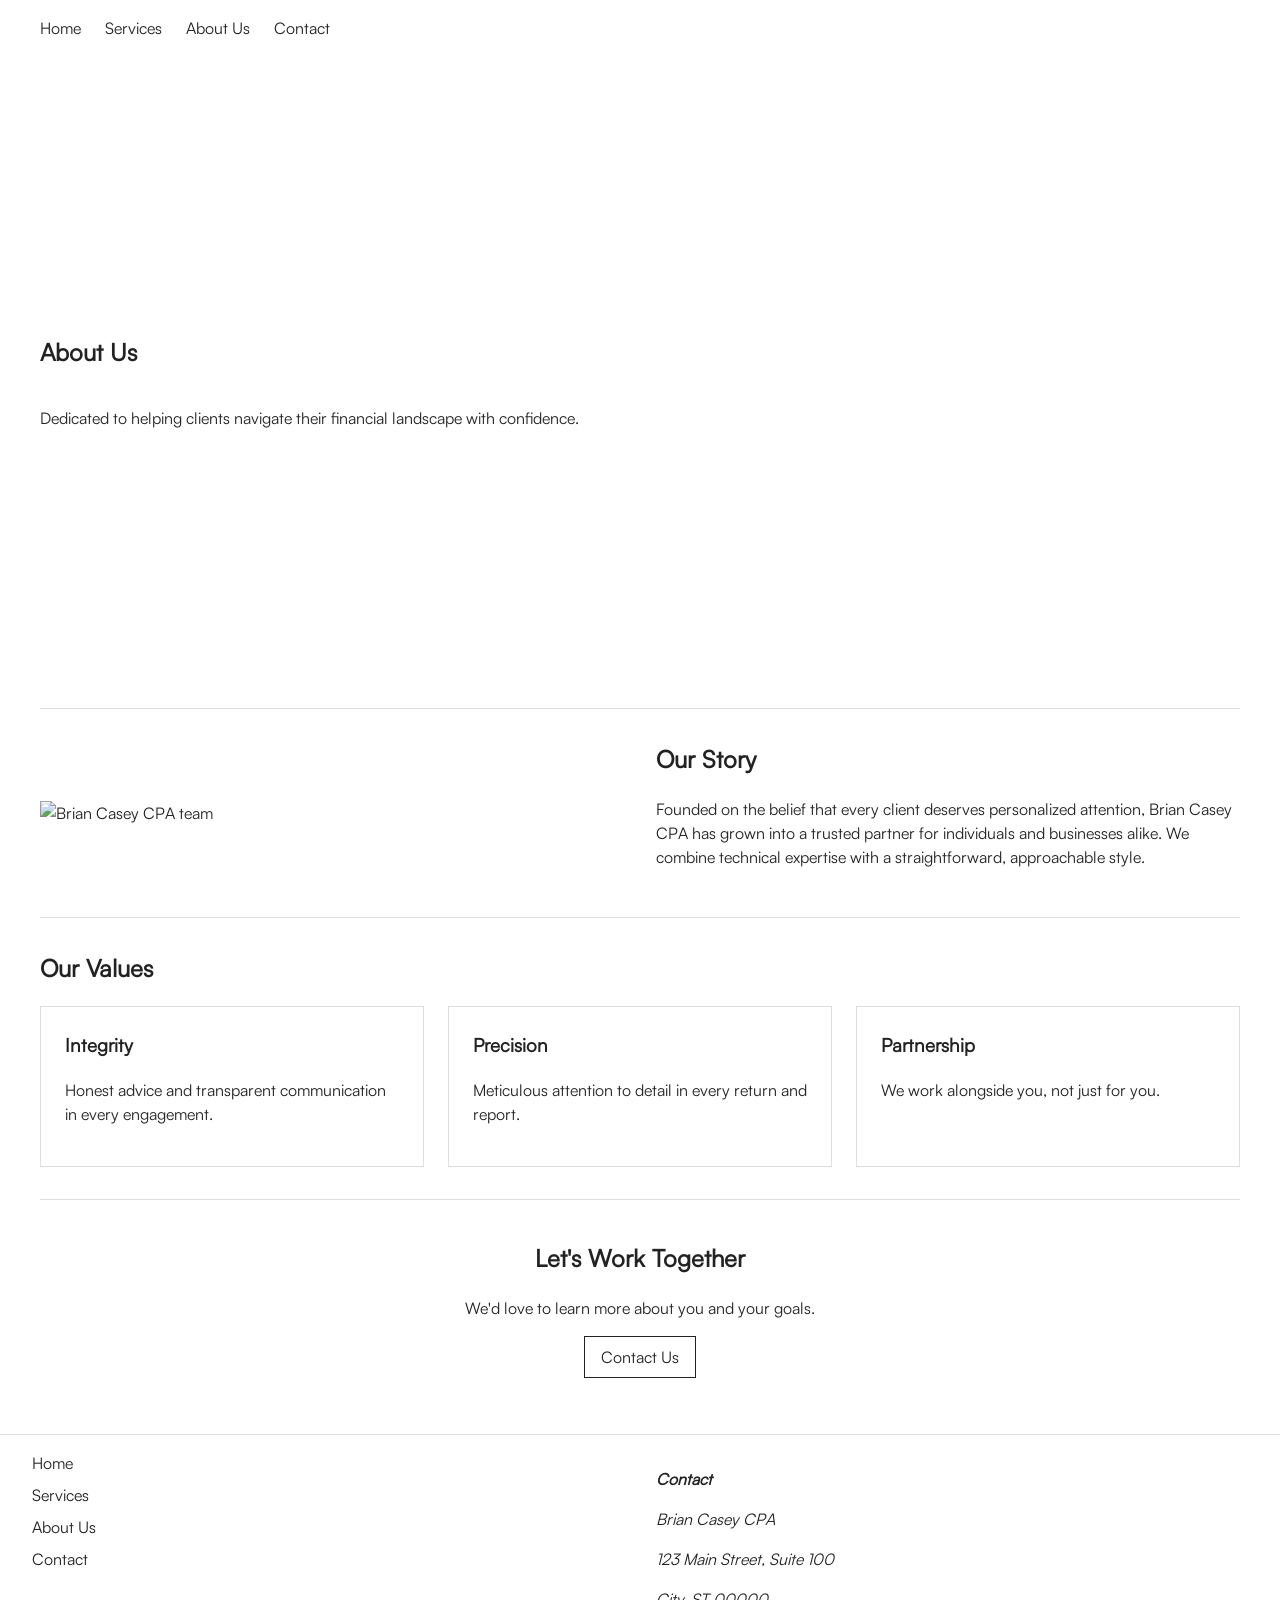
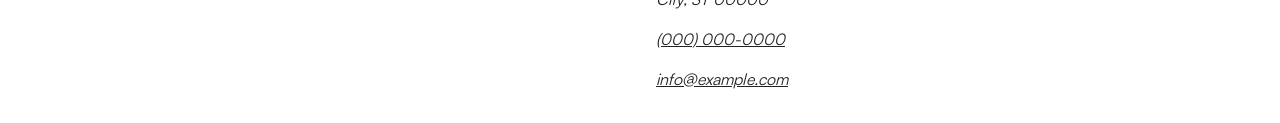
==== about.html @ fbc4c848 "Adds fonts" ====
<!doctype html>
<html lang="en">
  <head>
    <meta charset="UTF-8" />
    <meta name="viewport" content="width=device-width, initial-scale=1.0" />
    <title>About Us — Brian Casey CPA</title>
    <link rel="stylesheet" href="styles.css" />
  </head>
  <body>
    <header>
      <nav aria-label="Main">
        <ul>
          <li><a href="index.html">Home</a></li>
          <li><a href="services.html">Services</a></li>
          <li><a href="about.html">About Us</a></li>
          <li><a href="contact.html">Contact</a></li>
        </ul>
      </nav>
    </header>

    <main>
      <section class="hero">
        <h1>About Us</h1>
        <p>
          Dedicated to helping clients navigate their financial landscape with
          confidence.
        </p>
      </section>

      <section>
        <div class="image-text">
          <img src="https://placehold.co/600x400" alt="Brian Casey CPA team" />
          <div>
            <h2>Our Story</h2>
            <p>
              Founded on the belief that every client deserves personalized
              attention, Brian Casey CPA has grown into a trusted partner for
              individuals and businesses alike. We combine technical expertise
              with a straightforward, approachable style.
            </p>
          </div>
        </div>
      </section>

      <section>
        <h2>Our Values</h2>
        <div class="cards">
          <article class="card">
            <h3>Integrity</h3>
            <p>
              Honest advice and transparent communication in every engagement.
            </p>
          </article>
          <article class="card">
            <h3>Precision</h3>
            <p>Meticulous attention to detail in every return and report.</p>
          </article>
          <article class="card">
            <h3>Partnership</h3>
            <p>We work alongside you, not just for you.</p>
          </article>
        </div>
      </section>

      <section class="cta">
        <h2>Let's Work Together</h2>
        <p>We'd love to learn more about you and your goals.</p>
        <a href="contact.html">Contact Us</a>
      </section>
    </main>

    <footer>
      <div class="footer-grid">
        <nav aria-label="Footer">
          <ul>
            <li><a href="index.html">Home</a></li>
            <li><a href="services.html">Services</a></li>
            <li><a href="about.html">About Us</a></li>
            <li><a href="contact.html">Contact</a></li>
          </ul>
        </nav>
        <address>
          <p><strong>Contact</strong></p>
          <p>Brian Casey CPA</p>
          <p>123 Main Street, Suite 100</p>
          <p>City, ST 00000</p>
          <p><a href="tel:+10000000000">(000) 000-0000</a></p>
          <p><a href="mailto:info@example.com">info@example.com</a></p>
        </address>
      </div>
    </footer>
  </body>
</html>
---- styles.css ----
@font-face {
  font-family: 'Satoshi';
  src: url('/fonts/Satoshi-Regular.woff2') format('woff2');
  font-weight: 400;
  font-style: normal;
  font-display: swap; 
}

@font-face {
  font-family: 'Satoshi-Medium';
  src: url('/fonts/Satoshi-Medium.woff2') format('woff2');
  font-weight: 500;
  font-style: normal;
  font-display: swap;
}

@font-face {
  font-family: 'Satoshi-Bold';
  src: url('/fonts/Satoshi-Bold.woff2') format('woff2');
  font-weight: 700;
  font-style: normal;
  font-display: swap;
}

body {
  font-family: 'Satoshi', sans-serif;
}

@view-transition {
  navigation: auto;
}

::view-transition-group(*) {
  animation-duration: 0.15s;
}



body {
  margin: 0;
  font-family: 'Satoshi', sans-serif;
  line-height: 1.5;
  color: #222;
  background-color: var(--white);
}

img, picture, video, canvas, svg {
  max-width: 100%;
  height: auto;
  display: block;
}

a {
  color: inherit;
}

header,
main,
footer {
  padding: 1rem 2rem;
}

nav ul {
  list-style: none;
  margin: 0;
  padding: 0;
  display: flex;
  gap: 1.5rem;
}

nav a {
  text-decoration: none;
}

nav {
  width: 100%;
  max-width: 1200px;
  margin: 0 auto;
}

nav a:hover {
  text-decoration: underline;
  animation: underline 0.15s ease-in-out;
}

section {
  padding: 2rem 0;
  max-width: 1200px;
  margin: 0 auto;
}

section + section {
  border-top: 1px solid #ddd;
}

h1,
h2,
h3 {
  margin-top: 0;
}

.hero {
  padding: 3rem 0;
  height: 60vh;
  display: flex;
  flex-direction: column;
  justify-content: center;
  align-items: start;
}

.cards {
  display: grid;
  grid-template-columns: repeat(auto-fit, minmax(200px, 1fr));
  gap: 1.5rem;
}

.card {
  border: 1px solid #ddd;
  padding: 1.5rem;
}

.image-text {
  display: grid;
  grid-template-columns: 1fr 1fr;
  gap: 2rem;
  align-items: center;
}

@media (max-width: 600px) {
  .image-text {
    grid-template-columns: 1fr;
  }
}

.cta {
  text-align: center;
  padding: 2.5rem 0;
}

.cta a {
  display: inline-block;
  padding: 0.5rem 1rem;
  border: 1px solid #222;
  text-decoration: none;
}

.cta a:hover {
  background: #f5f5f5;
}

footer {
  border-top: 1px solid #ddd;
}

.footer-grid {
  display: grid;
  grid-template-columns: 1fr 1fr;
  gap: 2rem;
}

@media (max-width: 600px) {
  .footer-grid {
    grid-template-columns: 1fr;
  }
}

footer nav ul {
  flex-direction: column;
  gap: 0.5rem;
}
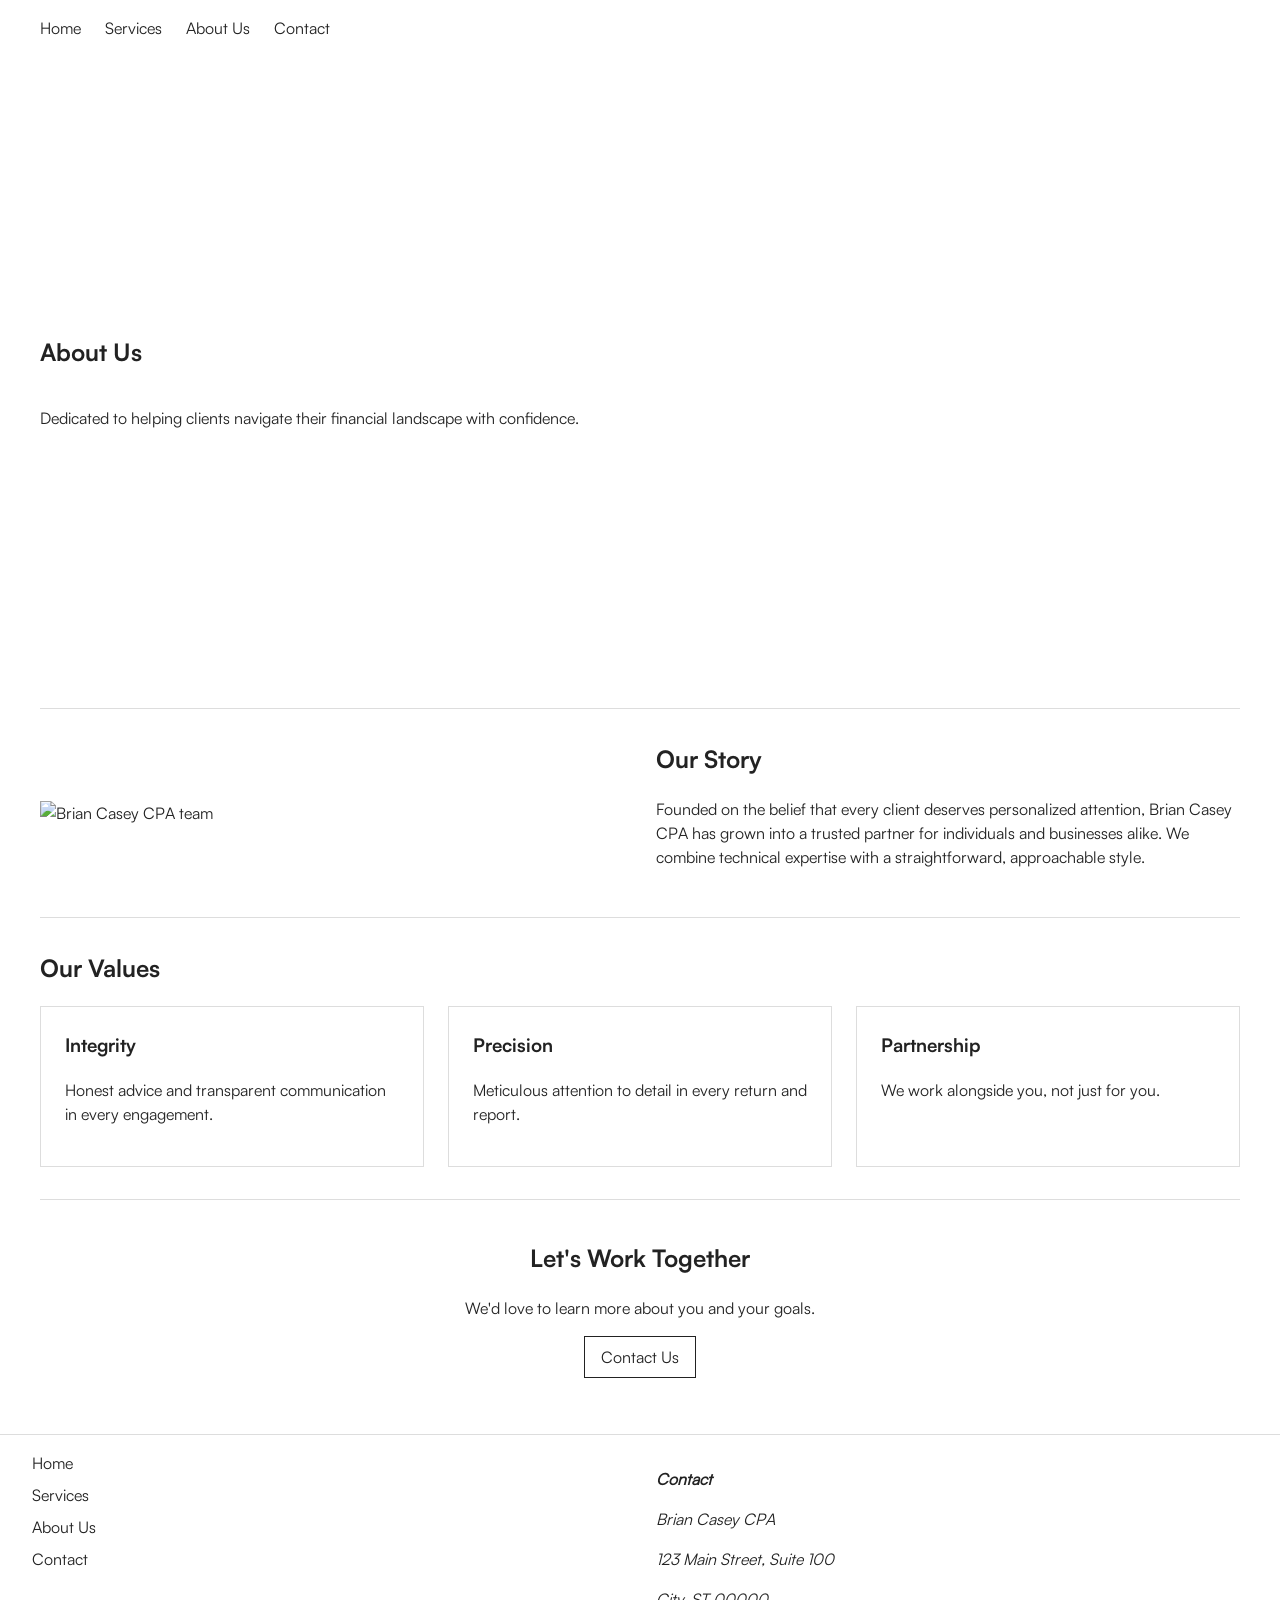
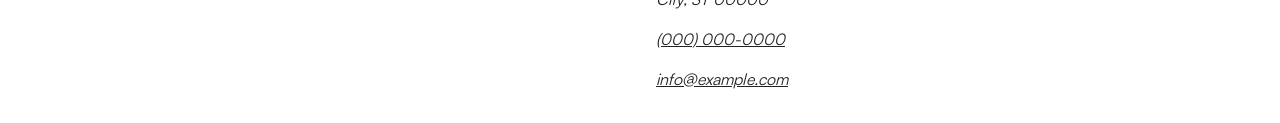
==== commit 306000a6: "wip" ====
--- a/about.html
+++ b/about.html
@@ -5,6 +5,27 @@
     <meta name="viewport" content="width=device-width, initial-scale=1.0" />
     <title>About Us — Brian Casey CPA</title>
     <link rel="stylesheet" href="styles.css" />
+    <link
+      rel="preload"
+      href="fonts/Satoshi-Regular.woff2"
+      as="font"
+      type="font/woff2"
+      crossorigin
+    />
+    <link
+      rel="preload"
+      href="fonts/Satoshi-Medium.woff2"
+      as="font"
+      type="font/woff2"
+      crossorigin
+    />
+    <link
+      rel="preload"
+      href="fonts/Satoshi-Bold.woff2"
+      as="font"
+      type="font/woff2"
+      crossorigin
+    />
   </head>
   <body>
     <header>
--- a/styles.css
+++ b/styles.css
@@ -29,11 +29,6 @@
 @view-transition {
   navigation: auto;
 }
-
-::view-transition-group(*) {
-  animation-duration: 0.15s;
-}
-
 
 
 body {
@@ -97,6 +92,10 @@
 h2,
 h3 {
   margin-top: 0;
+  font-family: 'Satoshi-Bold', sans-serif;
+  font-weight: 700;
+  font-style: normal;
+  font-display: swap;
 }
 
 .hero {
@@ -106,6 +105,10 @@
   flex-direction: column;
   justify-content: center;
   align-items: start;
+}
+
+.hero-text {
+  max-width: 800px;
 }
 
 .cards {
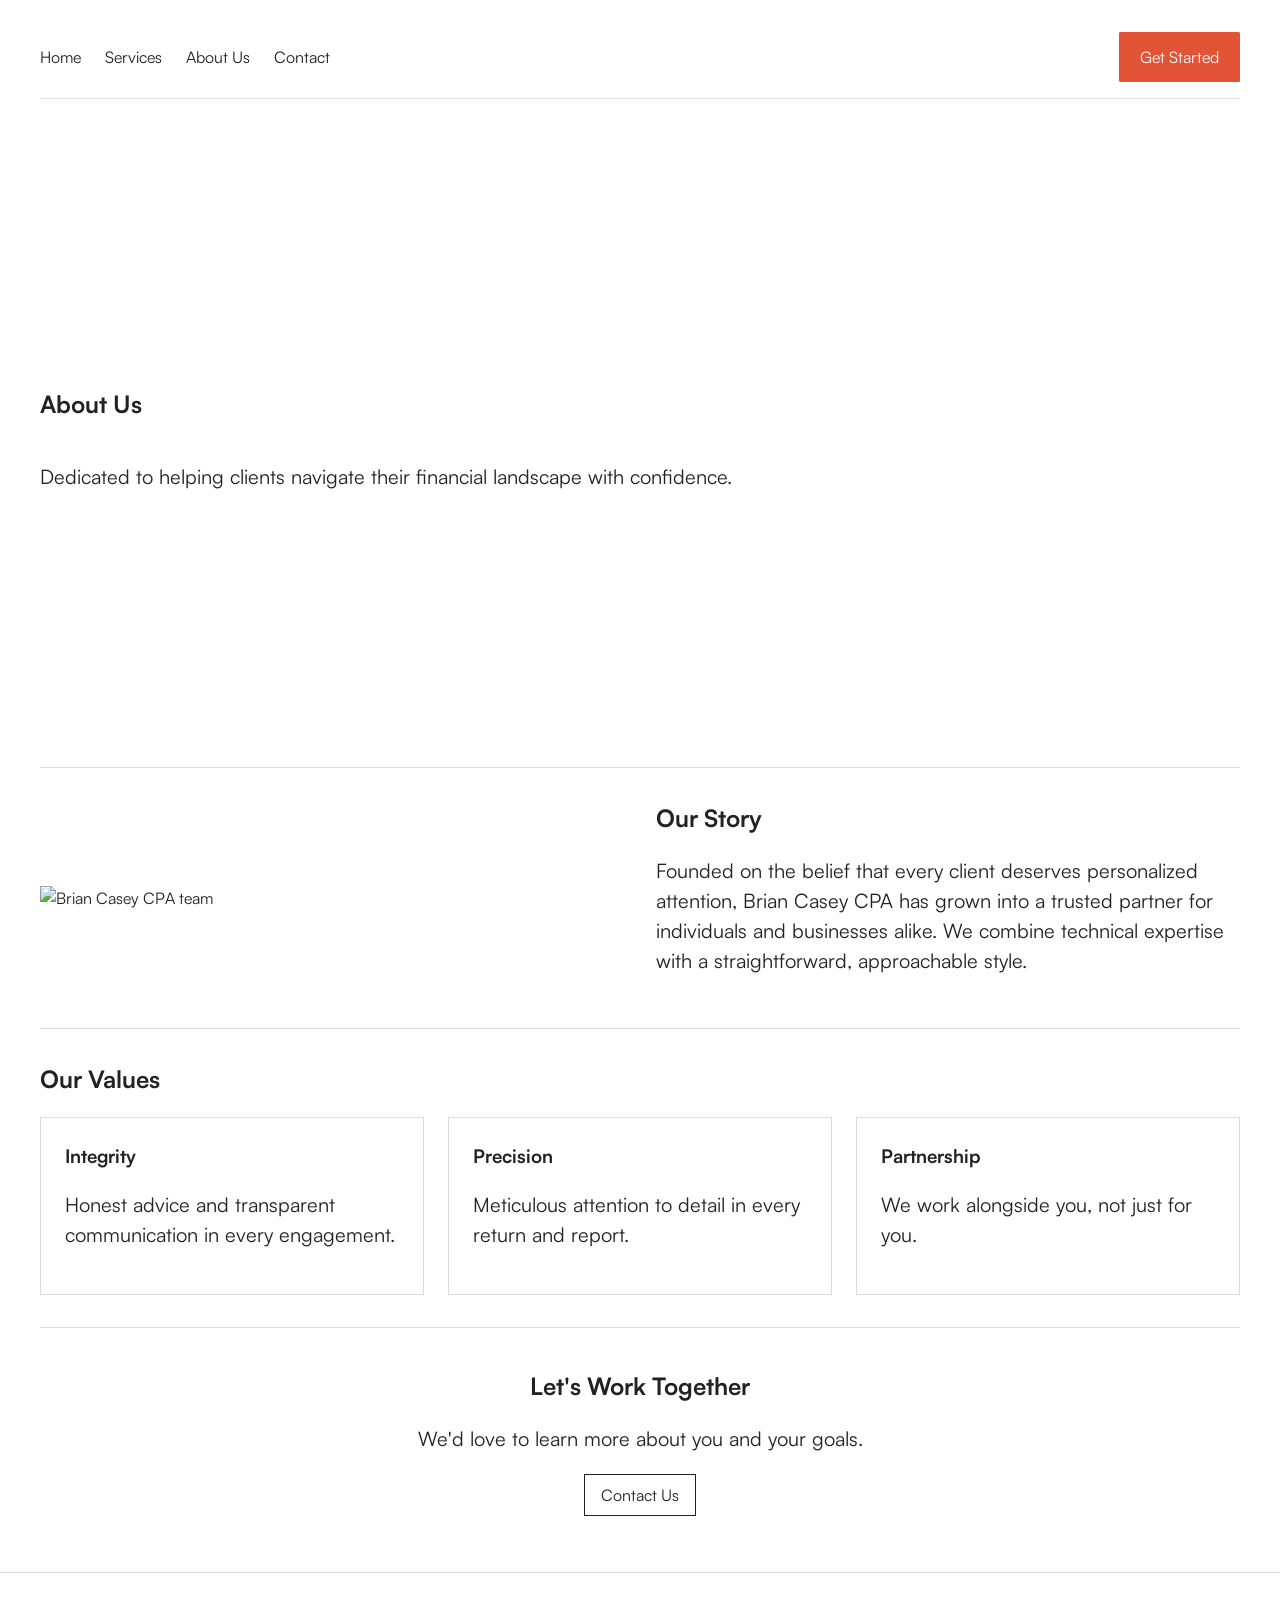
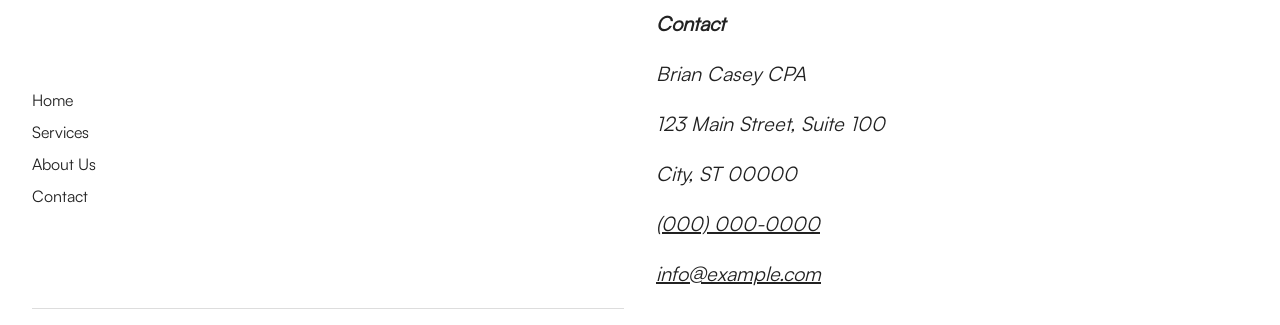
==== commit 2571dec6: "wip" ====
--- a/about.html
+++ b/about.html
@@ -36,6 +36,7 @@
           <li><a href="about.html">About Us</a></li>
           <li><a href="contact.html">Contact</a></li>
         </ul>
+        <a href="contact.html" class="btn">Get Started</a>
       </nav>
     </header>
 
--- a/styles.css
+++ b/styles.css
@@ -20,6 +20,34 @@
   font-weight: 700;
   font-style: normal;
   font-display: swap;
+}
+
+:root {
+  --dark-blue: #082C60;
+  --terracotta: #E35336;
+  --green: #6DFF4C;
+  --light-blue: #295FB1;
+  --white: #ffffff;
+}
+
+.dark-blue {
+  color: var(--dark-blue);
+}
+
+.terracotta {
+  color: var(--terracotta);
+}
+
+.green {
+  color: var(--green);
+}
+
+.light-blue {
+  color: var(--light-blue);
+}
+
+.white {
+  color: var(--white);
 }
 
 body {
@@ -62,20 +90,25 @@
   display: flex;
   gap: 1.5rem;
 }
-
-nav a {
-  text-decoration: none;
-}
-
 nav {
+  display: flex;
+  flex-direction: row;
+  justify-content: space-between;
+  align-items: center;
   width: 100%;
   max-width: 1200px;
   margin: 0 auto;
+  border-bottom: 1px solid #ddd;
+  padding: 1rem 0;
+}
+
+nav a {
+  text-decoration: none;
 }
 
 nav a:hover {
-  text-decoration: underline;
-  animation: underline 0.15s ease-in-out;
+  color: var(--terracotta);
+  animation: color 0.15s ease-in-out;
 }
 
 section {
@@ -96,6 +129,25 @@
   font-weight: 700;
   font-style: normal;
   font-display: swap;
+}
+
+p {
+  font-size: 1.25rem;
+}
+
+.btn {
+  padding: .75rem 1.25rem;
+  border-radius: 1px;
+  background-color: var(--terracotta);
+  color: var(--white);
+  transition: background-color 0.3s ease, color 0.3s ease;
+  border: 1px solid var(--terracotta);
+}
+
+.btn:hover {
+  background-color: var(--white);
+  color: var(--terracotta);
+  border: 1px solid var(--terracotta);
 }
 
 .hero {
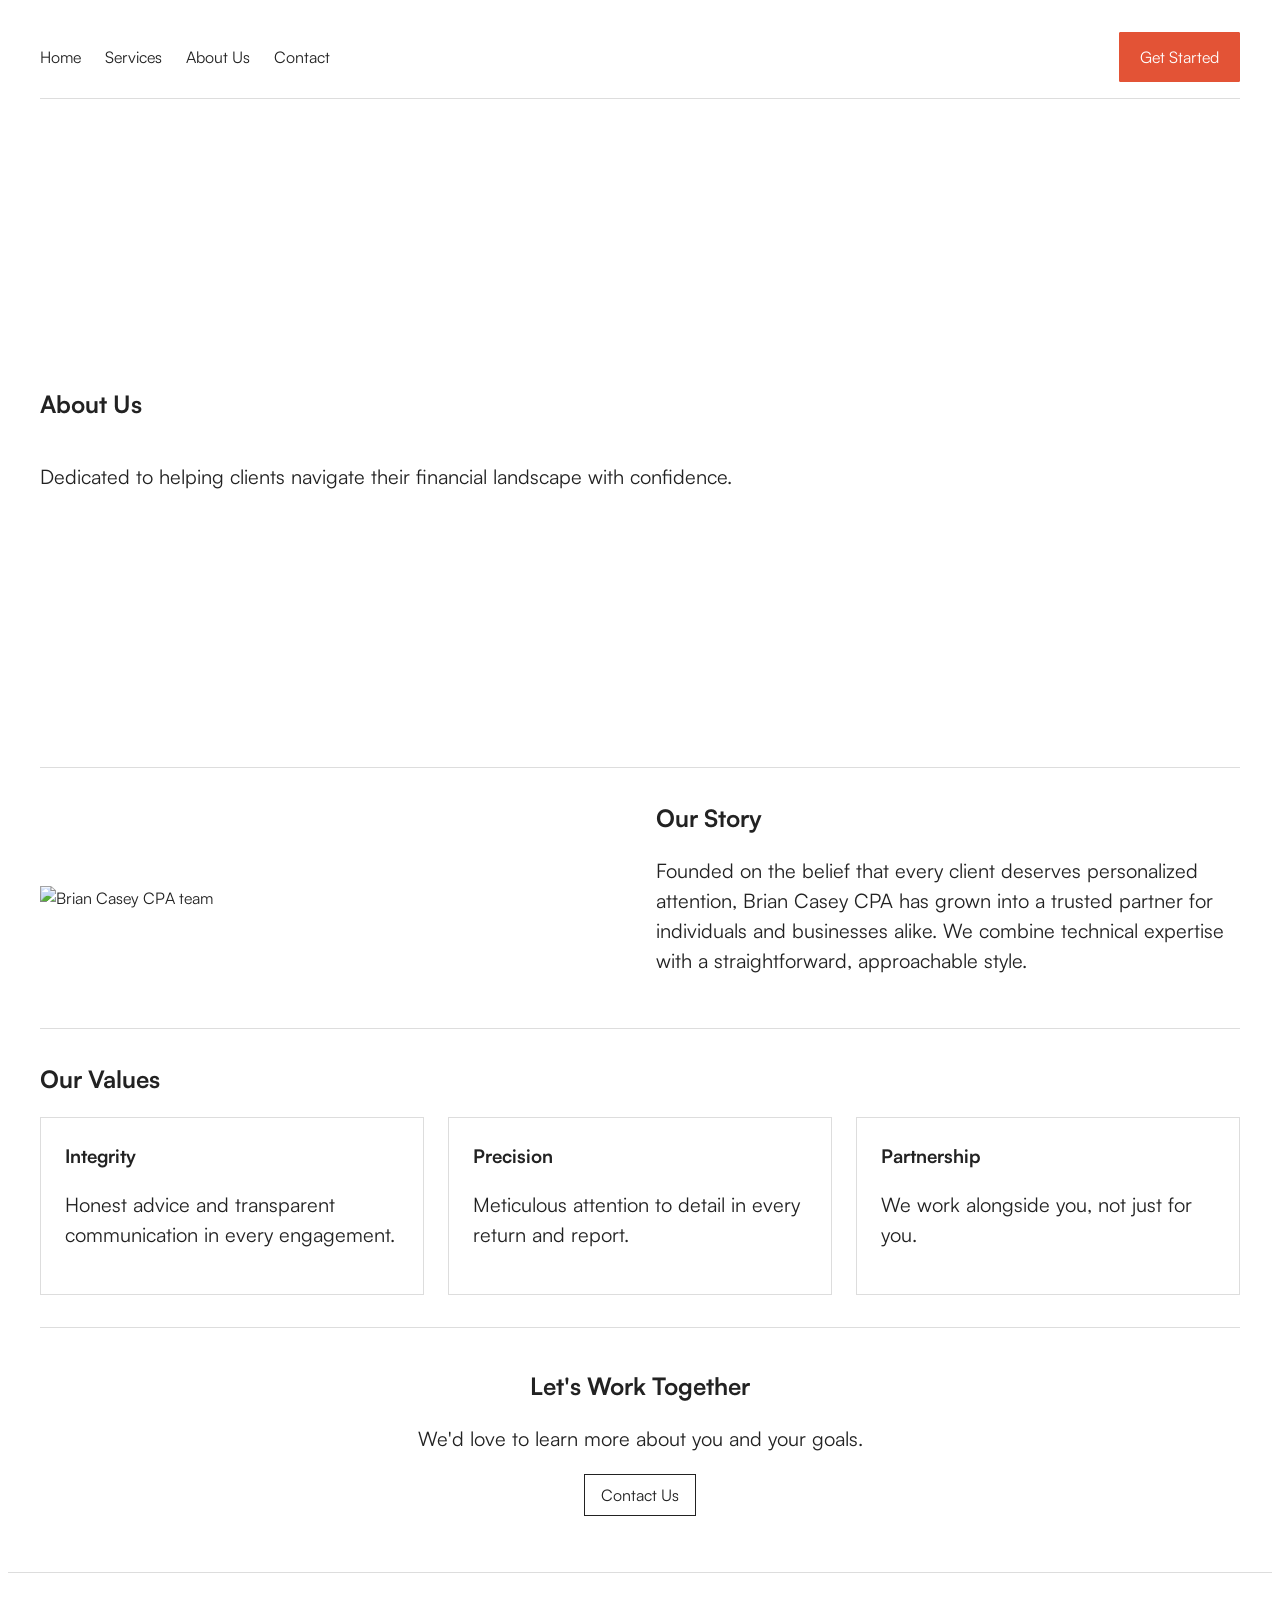
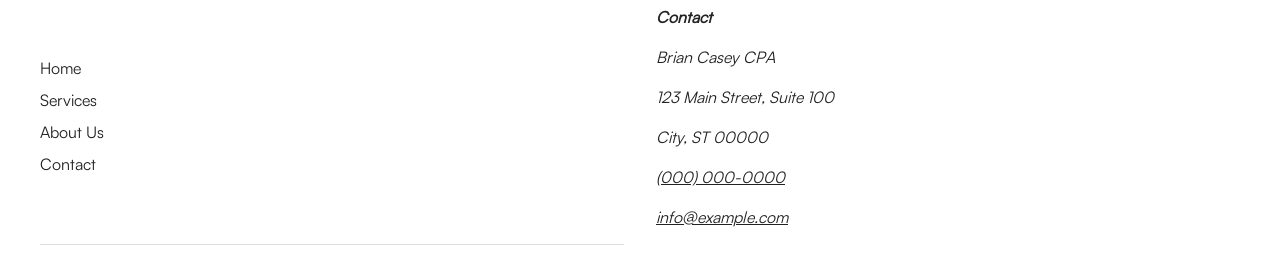
==== commit fcb8a14a: "fix footer" ====
--- a/about.html
+++ b/about.html
@@ -101,7 +101,7 @@
             <li><a href="contact.html">Contact</a></li>
           </ul>
         </nav>
-        <address>
+        <address class="contact-info">
           <p><strong>Contact</strong></p>
           <p>Brian Casey CPA</p>
           <p>123 Main Street, Suite 100</p>
--- a/styles.css
+++ b/styles.css
@@ -28,6 +28,8 @@
   --green: #6DFF4C;
   --light-blue: #295FB1;
   --white: #ffffff;
+
+  --max-width: 1200px;
 }
 
 .dark-blue {
@@ -96,7 +98,7 @@
   justify-content: space-between;
   align-items: center;
   width: 100%;
-  max-width: 1200px;
+  max-width: var(--max-width);
   margin: 0 auto;
   border-bottom: 1px solid #ddd;
   padding: 1rem 0;
@@ -113,7 +115,7 @@
 
 section {
   padding: 2rem 0;
-  max-width: 1200px;
+  max-width: var(--max-width);
   margin: 0 auto;
 }
 
@@ -203,8 +205,14 @@
   background: #f5f5f5;
 }
 
+.contact-info p {
+  font-size: 1rem;
+}
+
 footer {
   border-top: 1px solid #ddd;
+  max-width: var(--max-width);
+  margin: 0 auto;
 }
 
 .footer-grid {
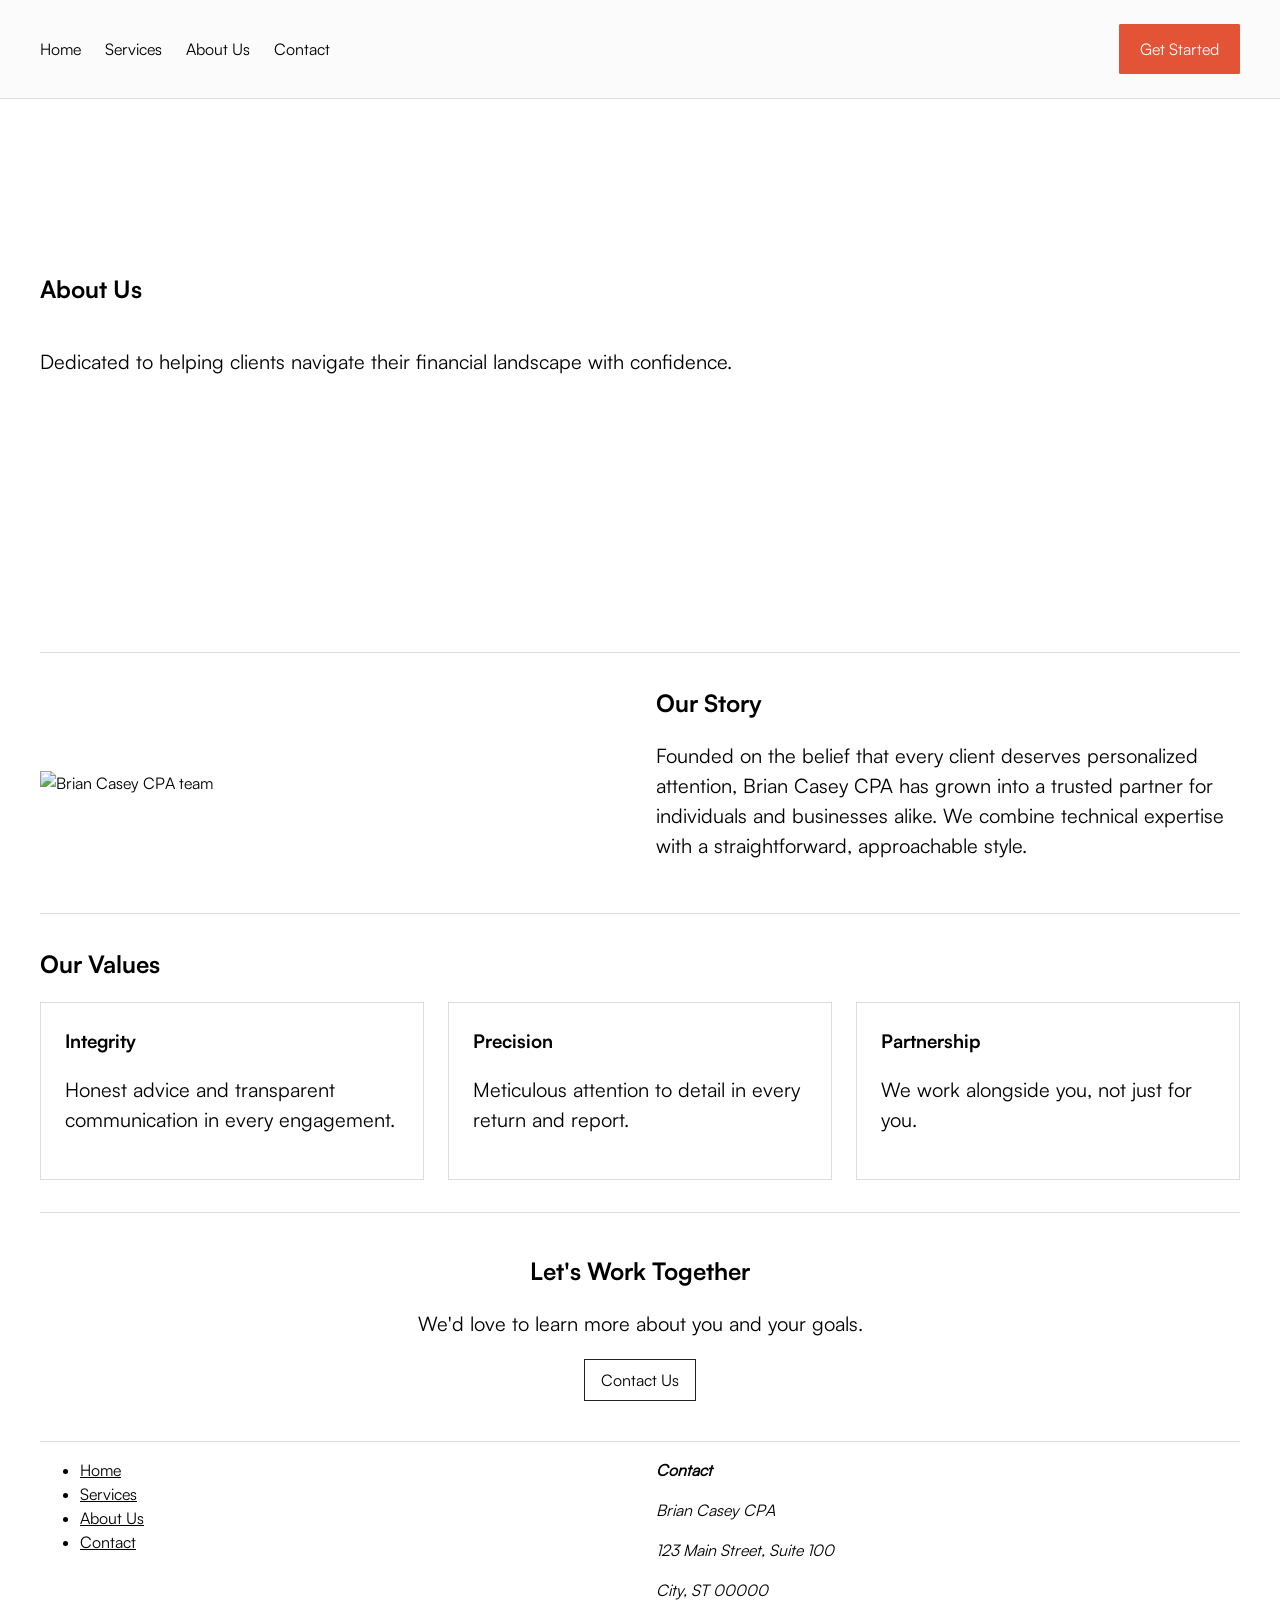
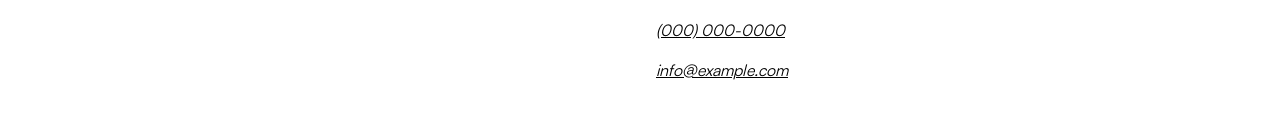
==== commit 3f27798c: "adds hamburger menu" ====
--- a/about.html
+++ b/about.html
@@ -30,13 +30,26 @@
   <body>
     <header>
       <nav aria-label="Main">
-        <ul>
-          <li><a href="index.html">Home</a></li>
-          <li><a href="services.html">Services</a></li>
-          <li><a href="about.html">About Us</a></li>
-          <li><a href="contact.html">Contact</a></li>
-        </ul>
-        <a href="contact.html" class="btn">Get Started</a>
+        <button
+          type="button"
+          class="nav-toggle-btn"
+          aria-expanded="false"
+          aria-controls="nav-menu"
+          aria-label="Toggle menu"
+        >
+          <span></span>
+          <span></span>
+          <span></span>
+        </button>
+        <div id="nav-menu" class="nav-menu">
+          <ul>
+            <li><a href="index.html">Home</a></li>
+            <li><a href="services.html">Services</a></li>
+            <li><a href="about.html">About Us</a></li>
+            <li><a href="contact.html">Contact</a></li>
+          </ul>
+          <a href="contact.html" class="btn">Get Started</a>
+        </div>
       </nav>
     </header>
 
@@ -111,5 +124,6 @@
         </address>
       </div>
     </footer>
+    <script src="nav.js"></script>
   </body>
 </html>
--- a/styles.css
+++ b/styles.css
@@ -51,11 +51,6 @@
 .white {
   color: var(--white);
 }
-
-body {
-  font-family: 'Satoshi', sans-serif;
-}
-
 @view-transition {
   navigation: auto;
 }
@@ -65,8 +60,8 @@
   margin: 0;
   font-family: 'Satoshi', sans-serif;
   line-height: 1.5;
-  color: #222;
-  background-color: var(--white);
+  padding: 1rem 2rem;
+
 }
 
 img, picture, video, canvas, svg {
@@ -79,38 +74,113 @@
   color: inherit;
 }
 
-header,
-main,
-footer {
-  padding: 1rem 2rem;
-}
-
-nav ul {
+header {
+  backdrop-filter: blur(10px);
+  background-color: rgba(248, 248, 248, 0.5);
+  position: fixed;
+  top: 0;
+  left: 0;
+  right: 0;
+  z-index: 1000;
+  border-bottom: 1px solid #ddd;
+}
+
+header nav {
+  display: flex;
+  flex-wrap: wrap;
+  align-items: center;
+  width: 100%;
+  max-width: var(--max-width);
+  margin: 0 auto;
+  padding: 1.5rem 0;
+}
+
+header nav .nav-toggle-btn {
+  display: none;
+  flex-direction: column;
+  justify-content: center;
+  gap: 5px;
+  width: 2rem;
+  height: 2rem;
+  margin-left: auto;
+  padding: 0;
+  border: none;
+  background: none;
+  cursor: pointer;
+  color: inherit;
+}
+
+header nav .nav-toggle-btn span {
+  display: block;
+  width: 1.5rem;
+  height: 2px;
+  background-color: currentColor;
+  transition: transform 0.2s ease, opacity 0.2s ease;
+}
+
+header nav .nav-menu {
+  display: flex;
+  flex: 1;
+  justify-content: space-between;
+  align-items: center;
+}
+
+header nav ul {
   list-style: none;
   margin: 0;
   padding: 0;
   display: flex;
   gap: 1.5rem;
 }
-nav {
-  display: flex;
-  flex-direction: row;
-  justify-content: space-between;
-  align-items: center;
-  width: 100%;
-  max-width: var(--max-width);
-  margin: 0 auto;
-  border-bottom: 1px solid #ddd;
-  padding: 1rem 0;
-}
-
-nav a {
+
+header nav a {
   text-decoration: none;
 }
 
-nav a:hover {
+header nav a:hover {
   color: var(--terracotta);
   animation: color 0.15s ease-in-out;
+}
+
+@media (max-width: 768px) {
+  header nav .nav-toggle-btn {
+    display: flex;
+  }
+
+  header nav .nav-menu {
+    display: none;
+    flex: 1 1 100%;
+    flex-direction: column;
+    align-items: stretch;
+    gap: 1rem;
+    padding-top: 1rem;
+    padding: 1rem 2rem;
+  }
+
+  header nav.nav-open .nav-menu {
+    display: flex;
+  }
+
+  header nav.nav-open .nav-toggle-btn span:nth-child(1) {
+    transform: translateY(7px) rotate(45deg);
+  }
+
+  header nav.nav-open .nav-toggle-btn span:nth-child(2) {
+    opacity: 0;
+  }
+
+  header nav.nav-open .nav-toggle-btn span:nth-child(3) {
+    transform: translateY(-7px) rotate(-45deg);
+  }
+
+  header nav ul {
+    flex-direction: column;
+    gap: 0.75rem;
+  }
+
+  header nav .btn {
+    align-self: flex-start;
+  }
 }
 
 section {
@@ -159,6 +229,8 @@
   flex-direction: column;
   justify-content: center;
   align-items: start;
+  
+  
 }
 
 .hero-text {
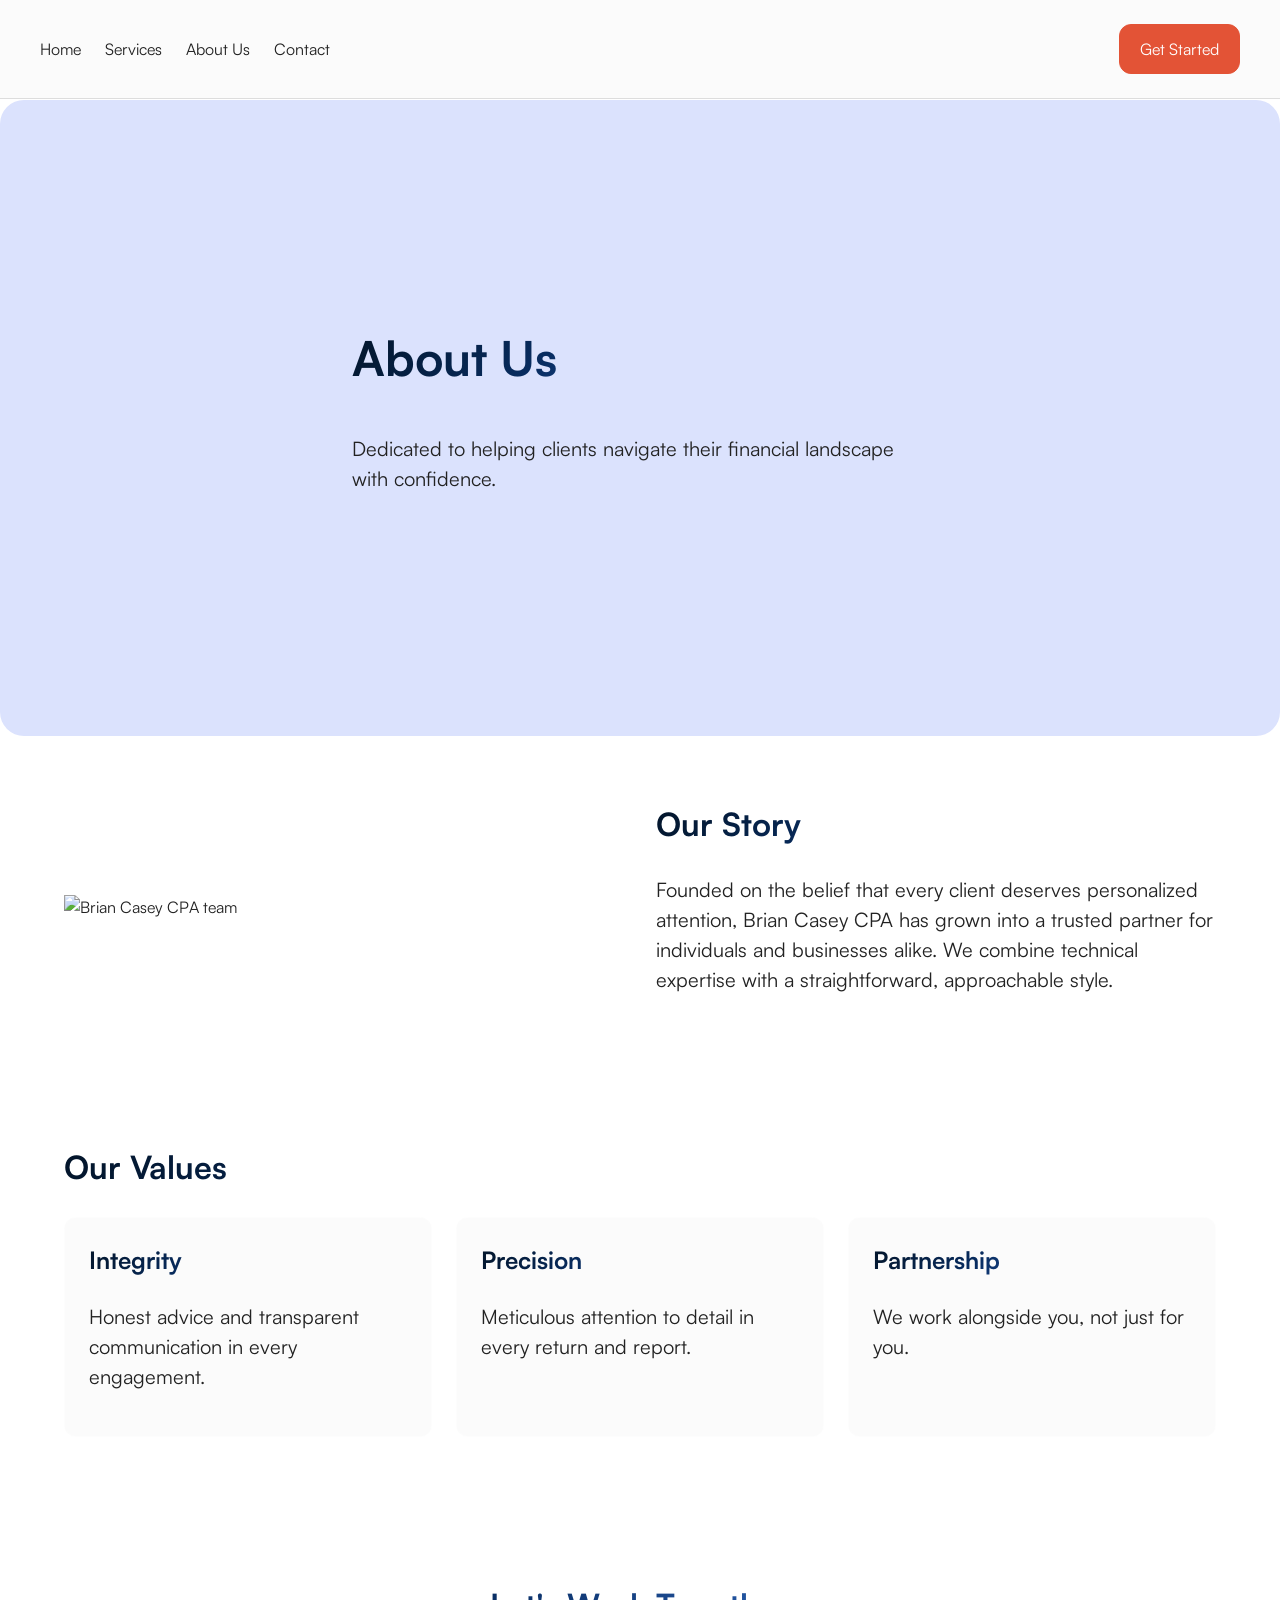
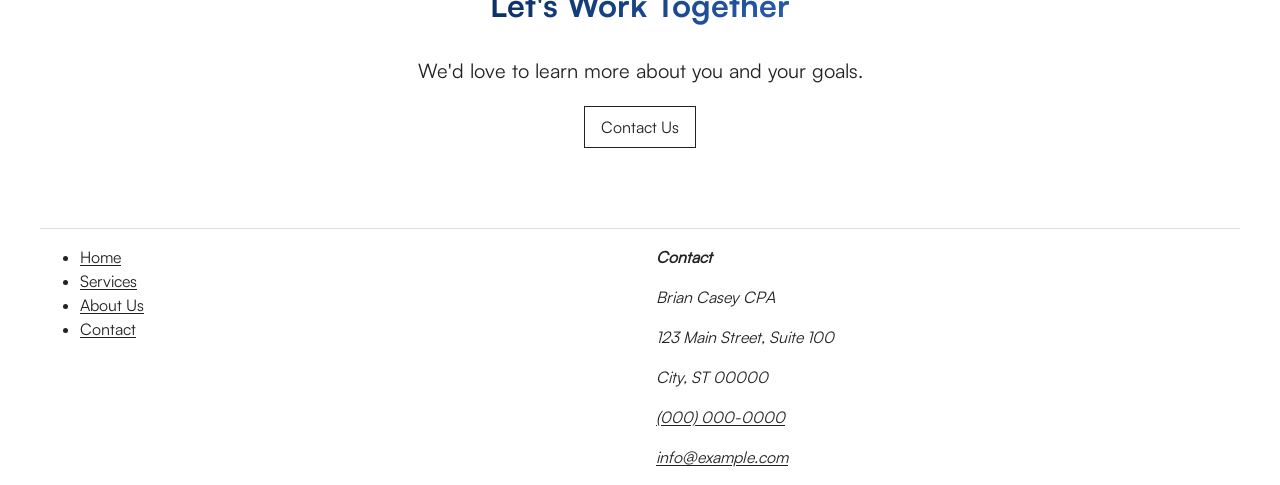
==== commit e9d4186d: "makes it look like a landscape" ====
--- a/about.html
+++ b/about.html
@@ -28,6 +28,7 @@
     />
   </head>
   <body>
+    <a href="#main" class="skip-link">Skip to main content</a>
     <header>
       <nav aria-label="Main">
         <button
@@ -53,54 +54,64 @@
       </nav>
     </header>
 
-    <main>
+    <main id="main">
       <section class="hero">
-        <h1>About Us</h1>
-        <p>
-          Dedicated to helping clients navigate their financial landscape with
-          confidence.
-        </p>
-      </section>
-
-      <section>
-        <div class="image-text">
-          <img src="https://placehold.co/600x400" alt="Brian Casey CPA team" />
-          <div>
-            <h2>Our Story</h2>
+        <div class="section-content">
+          <div class="hero-text">
+            <h1>About Us</h1>
             <p>
-              Founded on the belief that every client deserves personalized
-              attention, Brian Casey CPA has grown into a trusted partner for
-              individuals and businesses alike. We combine technical expertise
-              with a straightforward, approachable style.
+              Dedicated to helping clients navigate their financial landscape with
+              confidence.
             </p>
           </div>
         </div>
       </section>
 
       <section>
-        <h2>Our Values</h2>
-        <div class="cards">
-          <article class="card">
-            <h3>Integrity</h3>
-            <p>
-              Honest advice and transparent communication in every engagement.
-            </p>
-          </article>
-          <article class="card">
-            <h3>Precision</h3>
-            <p>Meticulous attention to detail in every return and report.</p>
-          </article>
-          <article class="card">
-            <h3>Partnership</h3>
-            <p>We work alongside you, not just for you.</p>
-          </article>
+        <div class="section-content">
+          <div class="image-text">
+            <img src="https://placehold.co/600x400" alt="Brian Casey CPA team" />
+            <div>
+              <h2>Our Story</h2>
+              <p>
+                Founded on the belief that every client deserves personalized
+                attention, Brian Casey CPA has grown into a trusted partner for
+                individuals and businesses alike. We combine technical expertise
+                with a straightforward, approachable style.
+              </p>
+            </div>
+          </div>
+        </div>
+      </section>
+
+      <section>
+        <div class="section-content">
+          <h2>Our Values</h2>
+          <div class="cards">
+            <article class="card">
+              <h3>Integrity</h3>
+              <p>
+                Honest advice and transparent communication in every engagement.
+              </p>
+            </article>
+            <article class="card">
+              <h3>Precision</h3>
+              <p>Meticulous attention to detail in every return and report.</p>
+            </article>
+            <article class="card">
+              <h3>Partnership</h3>
+              <p>We work alongside you, not just for you.</p>
+            </article>
+          </div>
         </div>
       </section>
 
       <section class="cta">
-        <h2>Let's Work Together</h2>
-        <p>We'd love to learn more about you and your goals.</p>
-        <a href="contact.html">Contact Us</a>
+        <div class="section-content">
+          <h2>Let's Work Together</h2>
+          <p>We'd love to learn more about you and your goals.</p>
+          <a href="contact.html">Contact Us</a>
+        </div>
       </section>
     </main>
 
--- a/styles.css
+++ b/styles.css
@@ -25,9 +25,26 @@
 :root {
   --dark-blue: #082C60;
   --terracotta: #E35336;
-  --green: #6DFF4C;
+  --green: #5e8442;
+  --green-l: #dbe29c;
   --light-blue: #295FB1;
+  --blue-l-3: #dbe2fd;
   --white: #ffffff;
+
+  --gradient-blue-135: linear-gradient(135deg, var(--dark-blue), var(--light-blue));
+  --gradient-heading: linear-gradient(
+    135deg,
+    #031428 0%,
+    var(--dark-blue) 35%,
+    var(--light-blue) 65%,
+    color-mix(in srgb, var(--light-blue) 40%, var(--white)) 100%
+  );
+  --gradient-blue-135-soft: linear-gradient(135deg, var(--dark-blue) 0%, var(--light-blue) 60%, color-mix(in srgb, var(--light-blue) 70%, var(--white)) 100%);
+  --gradient-blue-radial: radial-gradient(ellipse at top left, var(--light-blue), var(--dark-blue));
+  --gradient-terracotta: linear-gradient(135deg, var(--terracotta), color-mix(in srgb, var(--terracotta) 60%, var(--dark-blue)));
+  --gradient-accent: linear-gradient(135deg, var(--light-blue), var(--terracotta));
+  --gradient-hero: linear-gradient(160deg, var(--dark-blue) 0%, var(--light-blue) 45%, color-mix(in srgb, var(--terracotta) 25%, var(--white)) 100%);
+  --gradient-green-accent: linear-gradient(135deg, var(--dark-blue), color-mix(in srgb, var(--green) 40%, var(--light-blue)));
 
   --max-width: 1200px;
 }
@@ -42,6 +59,10 @@
 
 .green {
   color: var(--green);
+}
+
+.green-l {
+  color: var(--green-l);
 }
 
 .light-blue {
@@ -60,8 +81,28 @@
   margin: 0;
   font-family: 'Satoshi', sans-serif;
   line-height: 1.5;
-  padding: 1rem 2rem;
-
+  color: #222;
+}
+
+.skip-link {
+  position: absolute;
+  top: -100%;
+  left: 1rem;
+  z-index: 1001;
+  padding: 0.75rem 1.25rem;
+  background-color: var(--dark-blue);
+  color: var(--white);
+  text-decoration: none;
+  border-radius: 1px;
+}
+
+.skip-link:focus-visible {
+  top: 1rem;
+}
+
+:focus-visible {
+  outline: 2px solid var(--light-blue);
+  outline-offset: 2px;
 }
 
 img, picture, video, canvas, svg {
@@ -72,6 +113,21 @@
 
 a {
   color: inherit;
+}
+
+main a:not(.btn),
+footer a {
+  text-decoration: underline;
+  text-underline-offset: 0.15em;
+}
+
+header nav a {
+  text-decoration: none;
+}
+
+header nav a:hover,
+header nav a:focus-visible {
+  text-decoration: underline;
 }
 
 header {
@@ -92,7 +148,7 @@
   width: 100%;
   max-width: var(--max-width);
   margin: 0 auto;
-  padding: 1.5rem 0;
+  padding: 1.5rem 2rem;
 }
 
 header nav .nav-toggle-btn {
@@ -184,13 +240,72 @@
 }
 
 section {
-  padding: 2rem 0;
+  padding: 4rem 4rem;
+  position: relative;
+  z-index: 1;
+}
+
+.section-divider {
+  position: absolute;
+  bottom: 0;
+  left: 0;
+  width: 100%;
+  z-index: -1;
+  line-height: 0;
+}
+
+.section-divider img {
+  width: 100%;
+  height: auto;
+  display: block;
+}
+
+.section-content {
   max-width: var(--max-width);
   margin: 0 auto;
 }
 
-section + section {
-  border-top: 1px solid #ddd;
+section:has(.section-divider) {
+  padding-top: 0;
+  padding-bottom: 0;
+}
+
+section:has(.section-divider) + section {
+  padding-top: 0;
+}
+
+main.home section:nth-child(odd) {
+  background-color: var(--white);
+}
+
+main.home section:nth-child(even) {
+  background-color: var(--green);
+  color: var(--white);
+}
+
+main.home section:nth-child(even) h1,
+main.home section:nth-child(even) h2,
+main.home section:nth-child(even) h3 {
+  background: none;
+  background-clip: unset;
+  -webkit-background-clip: unset;
+  -webkit-text-fill-color: unset;
+  color: var(--white);
+}
+
+main.home section:nth-child(even) .card {
+  background-color: rgba(255, 255, 255, 0.15);
+  border-color: rgba(255, 255, 255, 0.35);
+}
+
+main.home section:nth-child(even) .cta a {
+  color: var(--white);
+  border-color: var(--white);
+}
+
+main.home section:nth-child(even) .cta a:hover {
+  background: rgba(255, 255, 255, 0.15);
+  color: var(--white);
 }
 
 h1,
@@ -201,51 +316,134 @@
   font-weight: 700;
   font-style: normal;
   font-display: swap;
+  color: var(--dark-blue);
+  background: var(--gradient-heading);
+  background-size: 100% 100%;
+  background-clip: text;
+  -webkit-background-clip: text;
+  -webkit-text-fill-color: transparent;
+}
+
+@supports not ((-webkit-background-clip: text) or (background-clip: text)) {
+  h1,
+  h2,
+  h3 {
+    background: none;
+    -webkit-text-fill-color: unset;
+    color: var(--dark-blue);
+  }
+}
+
+@media (forced-colors: active) {
+  h1,
+  h2,
+  h3 {
+    background: none;
+    background-clip: unset;
+    -webkit-background-clip: unset;
+    -webkit-text-fill-color: unset;
+    color: CanvasText;
+  }
+}
+
+h1 {
+  font-size: 3rem;
+}
+
+h2 {
+  font-size: 2rem;
+}
+
+h3 {
+  font-size: 1.5rem;
 }
 
 p {
   font-size: 1.25rem;
 }
 
-.btn {
+.btn,
+button[type="submit"] {
   padding: .75rem 1.25rem;
-  border-radius: 1px;
+  border-radius: 12px;
   background-color: var(--terracotta);
   color: var(--white);
-  transition: background-color 0.3s ease, color 0.3s ease;
+  transition: background-color 0.3s ease, color 0.3s ease, border-color 0.3s ease;
   border: 1px solid var(--terracotta);
-}
-
-.btn:hover {
+  font-family: inherit;
+  font-size: 1rem;
+  cursor: pointer;
+}
+
+.btn:hover,
+button[type="submit"]:hover {
   background-color: var(--white);
   color: var(--terracotta);
   border: 1px solid var(--terracotta);
 }
 
 .hero {
-  padding: 3rem 0;
+  margin-top: 100px;
+  padding: 3rem 4rem;
   height: 60vh;
+  border-radius: 24px;
+  background-color: var(--blue-l-3);
+}
+
+.hero .section-content {
   display: flex;
-  flex-direction: column;
+  flex-direction: row;
   justify-content: center;
-  align-items: start;
-  
-  
+  align-items: center;
+  height: 100%;
 }
 
 .hero-text {
-  max-width: 800px;
+  max-width: 50%;
+}
+
+.hero-image {
+  border-radius: 24px;
+  overflow: hidden;
+  width: 50%;
+  height: auto;
 }
 
 .cards {
   display: grid;
   grid-template-columns: repeat(auto-fit, minmax(200px, 1fr));
   gap: 1.5rem;
+
 }
 
 .card {
-  border: 1px solid #ddd;
   padding: 1.5rem;
+  border-radius: 12px;
+  border: 1px solid rgba(255, 255, 255, 0.4);
+  background-color: rgba(248, 248, 248, 0.5);
+  backdrop-filter: blur(10px);
+  -webkit-backdrop-filter: blur(10px);
+  transition:
+    background-color 0.3s ease,
+    border-color 0.3s ease,
+    color 0.3s ease,
+    backdrop-filter 0.3s ease;
+}
+
+.card:hover {
+  backdrop-filter: none;
+  -webkit-backdrop-filter: none;
+  background-color: var(--terracotta);
+  border-color: var(--terracotta);
+  color: var(--white);
+}
+
+.card:hover h3 {
+  background: none;
+  background-clip: unset;
+  -webkit-background-clip: unset;
+  -webkit-text-fill-color: unset;
+  color: var(--white);
 }
 
 .image-text {
@@ -263,17 +461,17 @@
 
 .cta {
   text-align: center;
-  padding: 2.5rem 0;
-}
-
-.cta a {
+  padding: 5rem 4rem;
+}
+
+.cta a:not(.btn) {
   display: inline-block;
   padding: 0.5rem 1rem;
   border: 1px solid #222;
   text-decoration: none;
 }
 
-.cta a:hover {
+.cta a:not(.btn):hover {
   background: #f5f5f5;
 }
 
@@ -297,6 +495,28 @@
   .footer-grid {
     grid-template-columns: 1fr;
   }
+
+  .hero,
+  .hero-home {
+    padding: 2rem 4rem;
+    height: auto;
+    margin-top: 100px;
+    border-radius: 24px;
+  }
+
+  .hero:has(.section-divider),
+  .hero-home:has(.section-divider) {
+    padding: 0 4rem;
+  }
+
+  .hero .section-content,
+  .hero-home .section-content {
+    flex-direction: column;
+    align-items: center;
+    justify-content: center;
+    text-align: center;
+    height: auto;
+  }
 }
 
 footer nav ul {
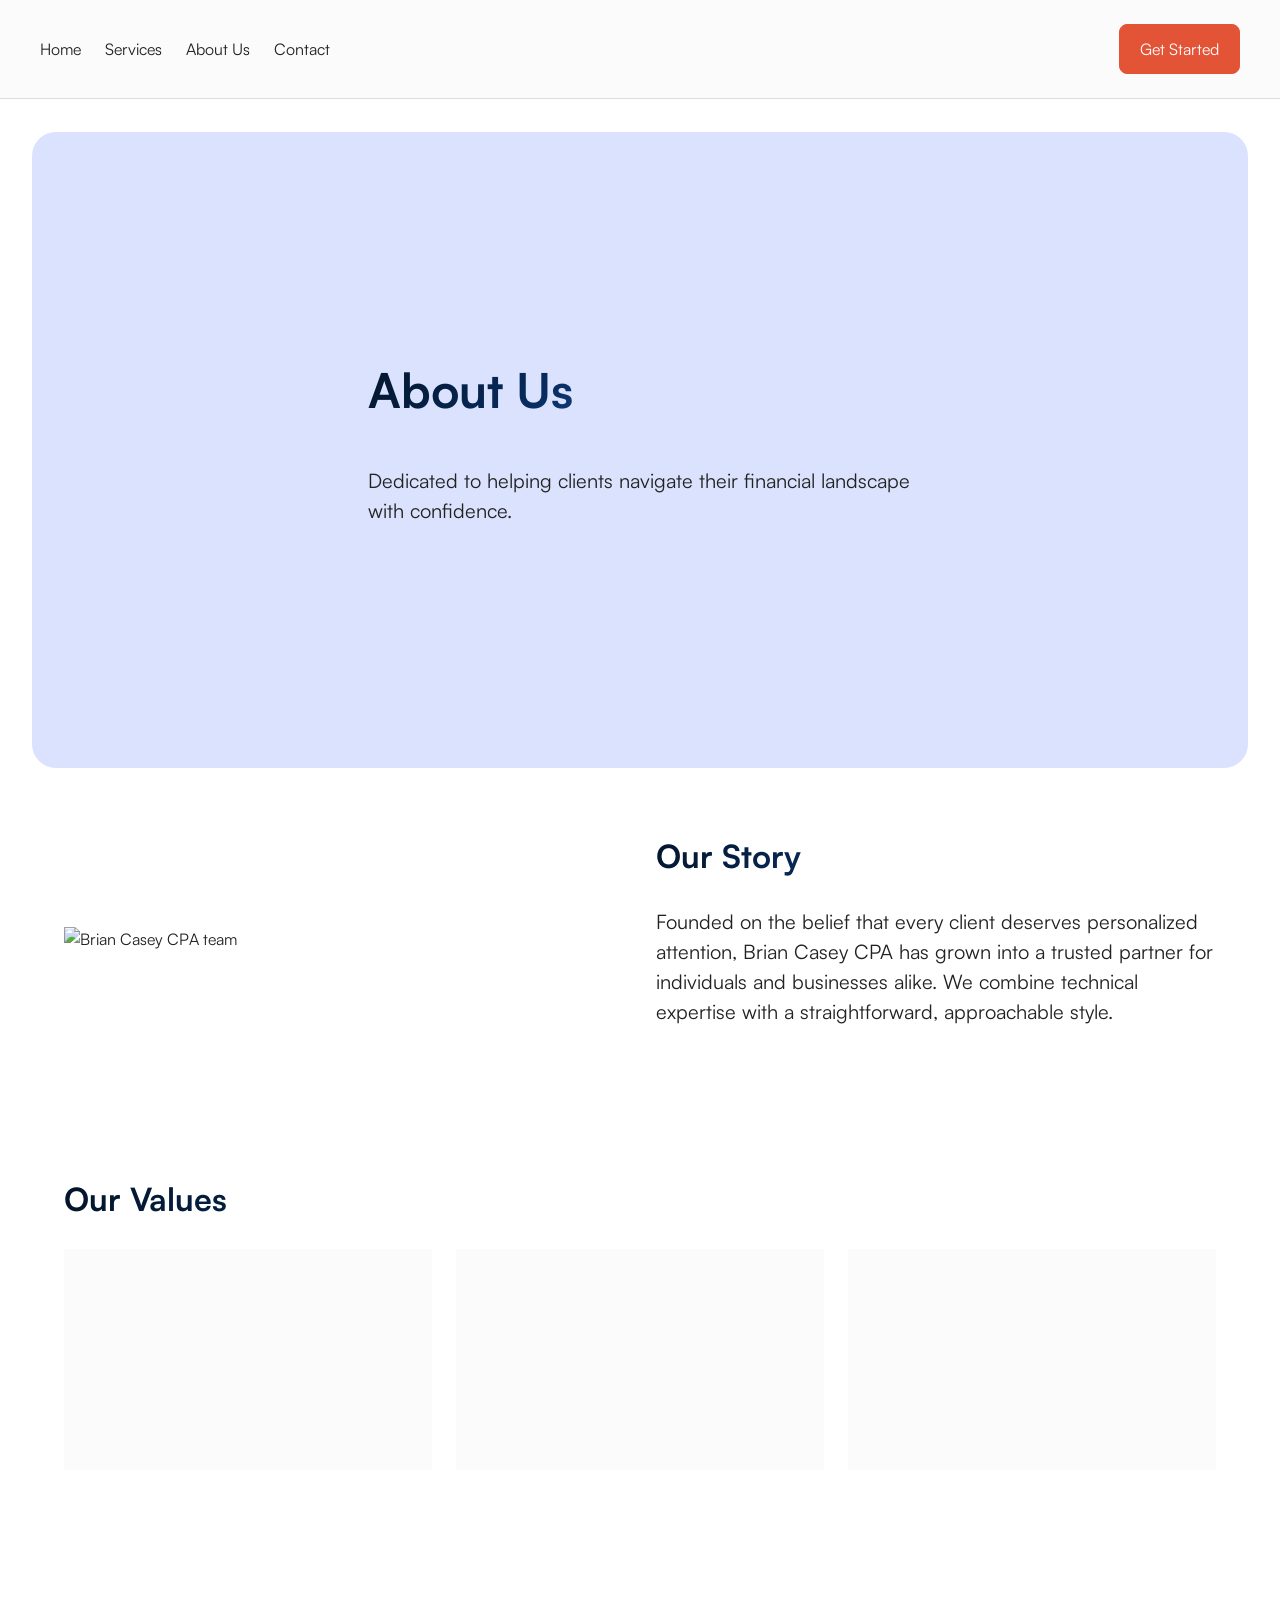
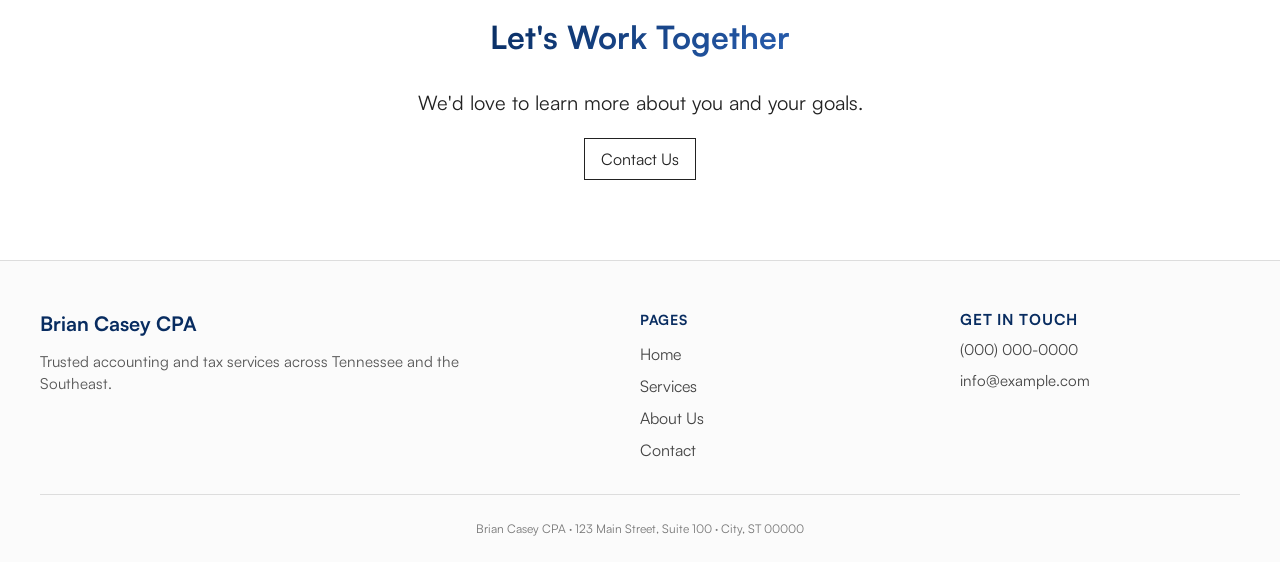
==== commit a5f29a01: "reverts to a blue/orange color scheme" ====
--- a/about.html
+++ b/about.html
@@ -116,22 +116,32 @@
     </main>
 
     <footer>
-      <div class="footer-grid">
-        <nav aria-label="Footer">
-          <ul>
-            <li><a href="index.html">Home</a></li>
-            <li><a href="services.html">Services</a></li>
-            <li><a href="about.html">About Us</a></li>
-            <li><a href="contact.html">Contact</a></li>
-          </ul>
-        </nav>
-        <address class="contact-info">
-          <p><strong>Contact</strong></p>
-          <p>Brian Casey CPA</p>
-          <p>123 Main Street, Suite 100</p>
-          <p>City, ST 00000</p>
-          <p><a href="tel:+10000000000">(000) 000-0000</a></p>
-          <p><a href="mailto:info@example.com">info@example.com</a></p>
+      <div class="footer-content">
+        <div class="footer-grid">
+          <div class="footer-brand">
+            <p class="footer-logo">Brian Casey CPA</p>
+            <p class="footer-tagline">
+              Trusted accounting and tax services across Tennessee and the
+              Southeast.
+            </p>
+          </div>
+          <nav class="footer-nav" aria-label="Footer">
+            <p class="footer-heading">Pages</p>
+            <ul>
+              <li><a href="index.html">Home</a></li>
+              <li><a href="services.html">Services</a></li>
+              <li><a href="about.html">About Us</a></li>
+              <li><a href="contact.html">Contact</a></li>
+            </ul>
+          </nav>
+          <div class="footer-contact">
+            <p class="footer-heading">Get in Touch</p>
+            <p><a href="tel:+10000000000">(000) 000-0000</a></p>
+            <p><a href="mailto:info@example.com">info@example.com</a></p>
+          </div>
+        </div>
+        <address class="footer-address">
+          Brian Casey CPA · 123 Main Street, Suite 100 · City, ST 00000
         </address>
       </div>
     </footer>
--- a/styles.css
+++ b/styles.css
@@ -242,22 +242,7 @@
 section {
   padding: 4rem 4rem;
   position: relative;
-  z-index: 1;
-}
-
-.section-divider {
-  position: absolute;
-  bottom: 0;
-  left: 0;
-  width: 100%;
-  z-index: -1;
-  line-height: 0;
-}
-
-.section-divider img {
-  width: 100%;
-  height: auto;
-  display: block;
+
 }
 
 .section-content {
@@ -265,21 +250,13 @@
   margin: 0 auto;
 }
 
-section:has(.section-divider) {
-  padding-top: 0;
-  padding-bottom: 0;
-}
-
-section:has(.section-divider) + section {
-  padding-top: 0;
-}
-
-main.home section:nth-child(odd) {
+main.home section:nth-child(odd):not(.hero-home) {
   background-color: var(--white);
 }
 
+
 main.home section:nth-child(even) {
-  background-color: var(--green);
+  background-color: var(--dark-blue);
   color: var(--white);
 }
 
@@ -365,7 +342,7 @@
 .btn,
 button[type="submit"] {
   padding: .75rem 1.25rem;
-  border-radius: 12px;
+  border-radius: 8px;
   background-color: var(--terracotta);
   color: var(--white);
   transition: background-color 0.3s ease, color 0.3s ease, border-color 0.3s ease;
@@ -373,6 +350,7 @@
   font-family: inherit;
   font-size: 1rem;
   cursor: pointer;
+
 }
 
 .btn:hover,
@@ -380,33 +358,64 @@
   background-color: var(--white);
   color: var(--terracotta);
   border: 1px solid var(--terracotta);
-}
-
-.hero {
+  text-decoration: none;
+}
+
+.hero,
+.hero-home {
   margin-top: 100px;
   padding: 3rem 4rem;
+}
+
+.hero {
   height: 60vh;
   border-radius: 24px;
   background-color: var(--blue-l-3);
-}
-
-.hero .section-content {
+  margin-top: calc(100px + 2rem);
+  margin-inline: 2rem;
+}
+
+.hero-home {
+  min-height: 65vh;
+  padding: 5rem 4rem;
+  border-radius: 0;
+}
+
+.hero .section-content,
+.hero-home .section-content {
   display: flex;
   flex-direction: row;
   justify-content: center;
   align-items: center;
+  gap: 3rem;
+  position: relative;
+  z-index: 1;
+}
+
+.hero .section-content {
   height: 100%;
 }
 
+.hero-home .section-content {
+  align-items: flex-start;
+
+}
+
 .hero-text {
+  flex: 1;
   max-width: 50%;
 }
 
+.hero-home .hero-text p {
+  color: #333;
+  max-width: 36rem;
+}
+
 .hero-image {
+  flex: 1;
   border-radius: 24px;
   overflow: hidden;
-  width: 50%;
-  height: auto;
+  max-width: 50%;
 }
 
 .cards {
@@ -453,7 +462,77 @@
   align-items: center;
 }
 
+@media (max-width: 768px) {
+  section {
+    padding: 3rem 2rem;
+  }
+
+  h1 {
+    font-size: 2.25rem;
+  }
+
+  h2 {
+    font-size: 1.75rem;
+  }
+
+  h3 {
+    font-size: 1.25rem;
+  }
+
+  p {
+    font-size: 1.125rem;
+  }
+
+  .hero,
+  .hero-home {
+    margin-top: 88px;
+    padding: 2.5rem 2rem;
+    height: auto;
+    min-height: auto;
+    border-radius: 0;
+  }
+
+  .hero .section-content,
+  .hero-home .section-content {
+    flex-direction: column;
+    align-items: center;
+    text-align: center;
+    min-height: auto;
+    gap: 2rem;
+  }
+
+  .hero-text,
+  .hero-image {
+    max-width: 100%;
+    width: 100%;
+  }
+
+  .hero-home .hero-text p {
+    max-width: none;
+  }
+
+  .cta {
+    padding: 3.5rem 2rem;
+  }
+
+  .cards {
+    grid-template-columns: 1fr;
+  }
+}
+
 @media (max-width: 600px) {
+  section {
+    padding: 2.5rem 1.5rem;
+  }
+
+  h1 {
+    font-size: 1.875rem;
+  }
+
+  h2 {
+    font-size: 1.5rem;
+  }
+
   .image-text {
     grid-template-columns: 1fr;
   }
@@ -475,51 +554,113 @@
   background: #f5f5f5;
 }
 
-.contact-info p {
-  font-size: 1rem;
-}
-
 footer {
   border-top: 1px solid #ddd;
+  background-color: rgba(248, 248, 248, 0.6);
+  padding: 3rem 2rem 1.5rem;
+}
+
+.footer-content {
   max-width: var(--max-width);
   margin: 0 auto;
 }
 
 .footer-grid {
   display: grid;
-  grid-template-columns: 1fr 1fr;
-  gap: 2rem;
-}
-
-@media (max-width: 600px) {
+  grid-template-columns: 2fr 1fr 1fr;
+  gap: 2.5rem;
+  padding-bottom: 2rem;
+  margin-bottom: 1.5rem;
+  border-bottom: 1px solid #ddd;
+}
+
+.footer-logo {
+  margin: 0;
+  font-family: 'Satoshi-Bold', sans-serif;
+  font-size: 1.25rem;
+  color: var(--dark-blue);
+}
+
+.footer-tagline {
+  margin: 0.75rem 0 0;
+  font-size: 0.95rem;
+  line-height: 1.5;
+  color: #555;
+  max-width: 28rem;
+}
+
+.footer-heading {
+  margin: 0 0 0.75rem;
+  font-family: 'Satoshi-Bold', sans-serif;
+  font-size: 0.875rem;
+  text-transform: uppercase;
+  letter-spacing: 0.05em;
+  color: var(--dark-blue);
+}
+
+.footer-nav ul {
+  list-style: none;
+  margin: 0;
+  padding: 0;
+  display: flex;
+  flex-direction: column;
+  gap: 0.5rem;
+}
+
+.footer-nav a,
+.footer-contact a {
+  text-decoration: none;
+  color: #444;
+}
+
+.footer-nav a:hover,
+.footer-contact a:hover,
+.footer-nav a:focus-visible,
+.footer-contact a:focus-visible {
+  color: var(--terracotta);
+  text-decoration: underline;
+}
+
+.footer-contact p {
+  margin: 0 0 0.5rem;
+  font-size: 0.95rem;
+}
+
+.footer-address {
+  display: block;
+  text-align: center;
+  font-size: 0.75rem;
+  font-style: normal;
+  line-height: 1.6;
+  color: #777;
+  margin: 0;
+}
+
+@media (max-width: 768px) {
   .footer-grid {
     grid-template-columns: 1fr;
-  }
-
-  .hero,
-  .hero-home {
-    padding: 2rem 4rem;
-    height: auto;
-    margin-top: 100px;
-    border-radius: 24px;
-  }
-
-  .hero:has(.section-divider),
-  .hero-home:has(.section-divider) {
-    padding: 0 4rem;
-  }
-
-  .hero .section-content,
-  .hero-home .section-content {
-    flex-direction: column;
+    gap: 2rem;
+    text-align: center;
+  }
+
+  .footer-tagline {
+    max-width: none;
+    margin-left: auto;
+    margin-right: auto;
+  }
+
+  .footer-nav ul {
     align-items: center;
-    justify-content: center;
-    text-align: center;
-    height: auto;
-  }
-}
-
-footer nav ul {
-  flex-direction: column;
-  gap: 0.5rem;
-}
+  }
+}
+
+@media (max-width: 600px) {
+  footer {
+    padding: 2.5rem 1.5rem 1.25rem;
+  }
+
+  .hero {
+    padding: 2rem 1.5rem;
+    border-radius: 16px;
+  }
+}
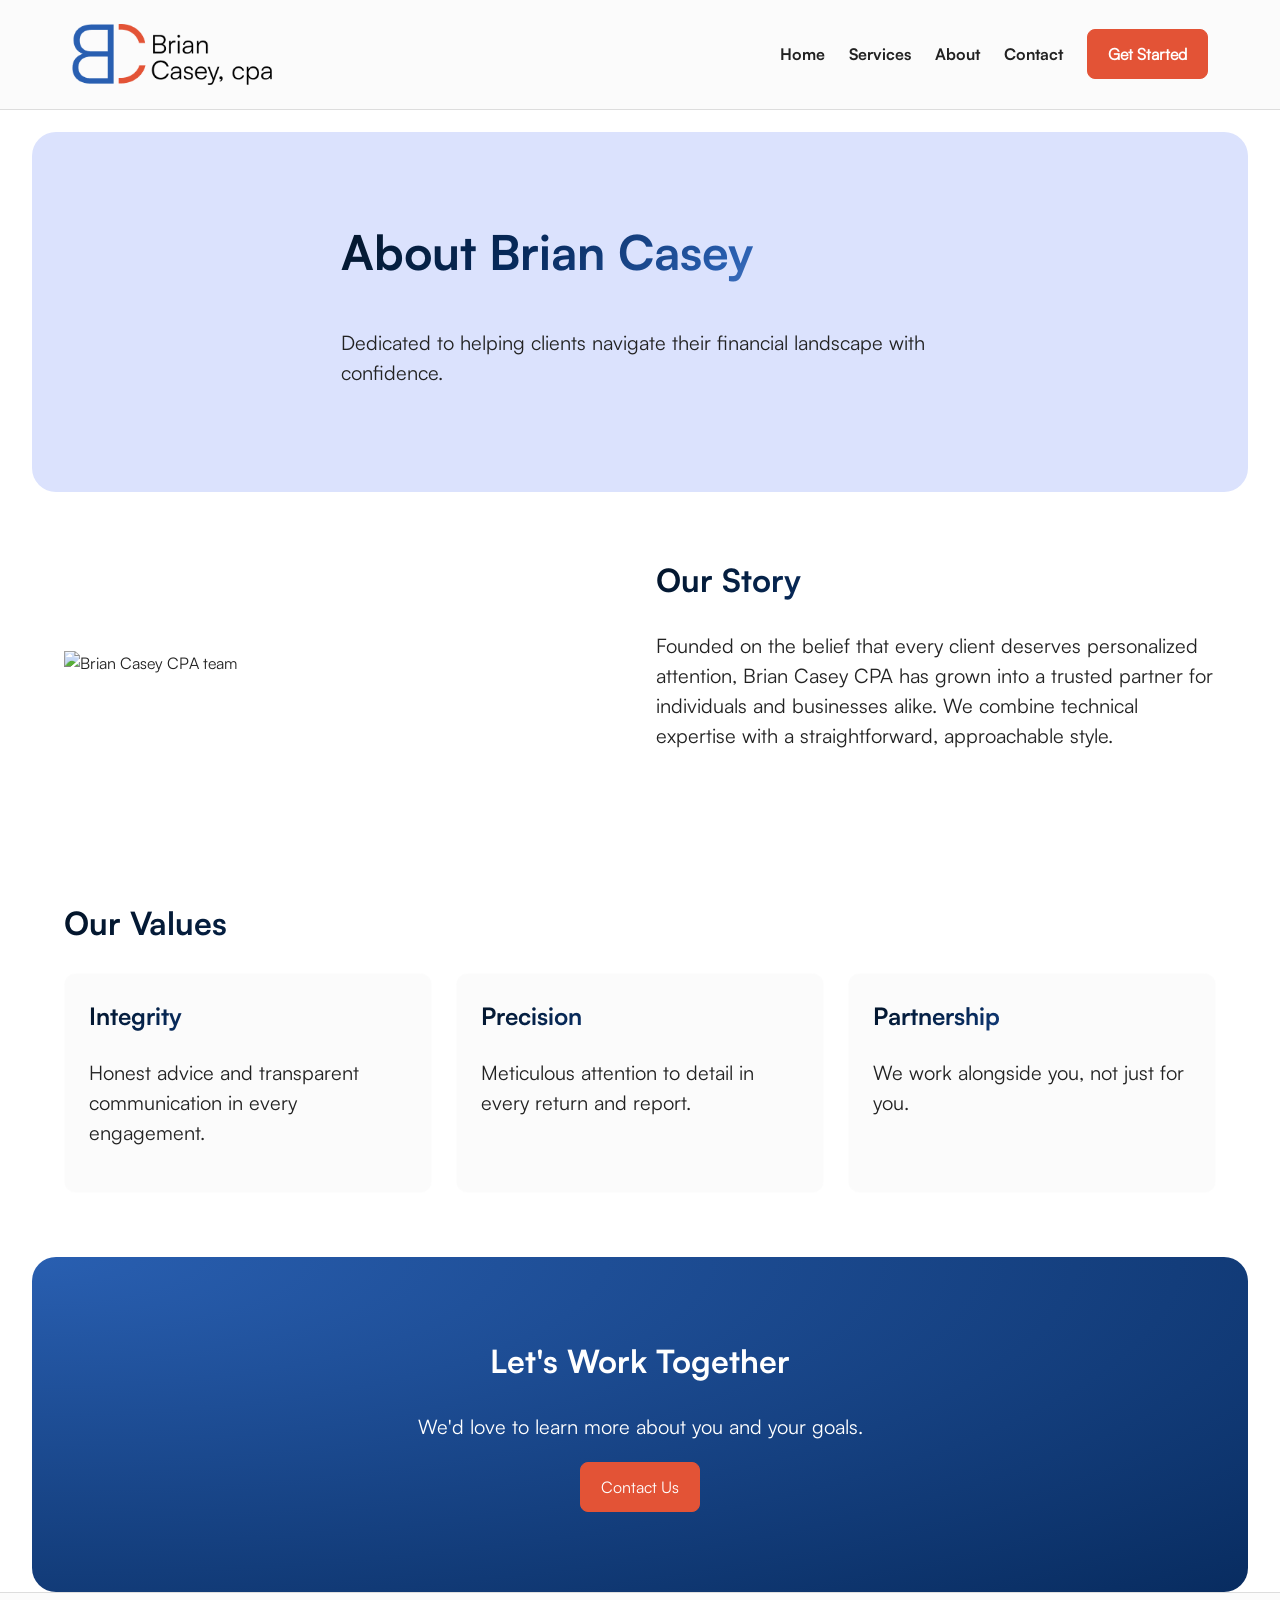
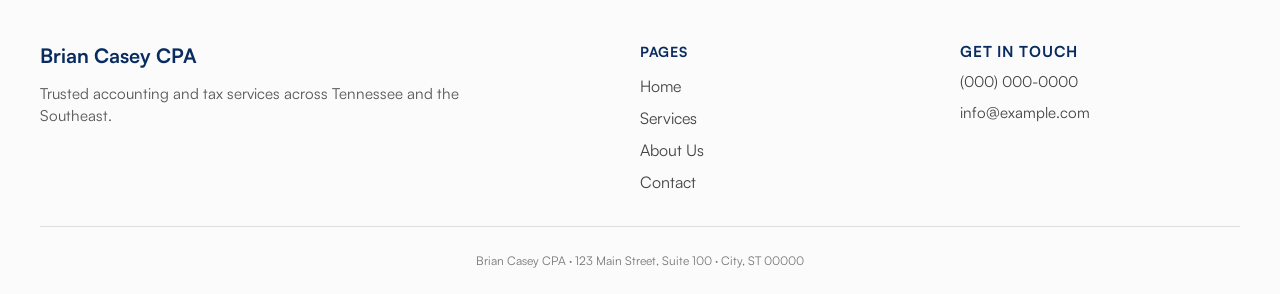
==== commit e2723802: "Adds logo and other things, finished mobile menu" ====
--- a/about.html
+++ b/about.html
@@ -4,6 +4,7 @@
     <meta charset="UTF-8" />
     <meta name="viewport" content="width=device-width, initial-scale=1.0" />
     <title>About Us — Brian Casey CPA</title>
+    <link rel="icon" href="assets/bg-square.svg" type="image/svg+xml" />
     <link rel="stylesheet" href="styles.css" />
     <link
       rel="preload"
@@ -31,6 +32,13 @@
     <a href="#main" class="skip-link">Skip to main content</a>
     <header>
       <nav aria-label="Main">
+        <a href="/" class="nav-logo">
+          <img
+            src="/assets/bc-logo-rectangle.png"
+            alt="Brian Casey CPA logo"
+            width="200"
+          />
+        </a>
         <button
           type="button"
           class="nav-toggle-btn"
@@ -43,13 +51,15 @@
           <span></span>
         </button>
         <div id="nav-menu" class="nav-menu">
-          <ul>
-            <li><a href="index.html">Home</a></li>
-            <li><a href="services.html">Services</a></li>
-            <li><a href="about.html">About Us</a></li>
-            <li><a href="contact.html">Contact</a></li>
-          </ul>
-          <a href="contact.html" class="btn">Get Started</a>
+          <div class="nav-menu-content">
+            <ul>
+              <li><a href="index.html">Home</a></li>
+              <li><a href="services.html">Services</a></li>
+              <li><a href="about.html">About</a></li>
+              <li><a href="contact.html">Contact</a></li>
+            </ul>
+            <a href="contact.html" class="btn">Get Started</a>
+          </div>
         </div>
       </nav>
     </header>
@@ -58,10 +68,10 @@
       <section class="hero">
         <div class="section-content">
           <div class="hero-text">
-            <h1>About Us</h1>
+            <h1>About Brian Casey</h1>
             <p>
-              Dedicated to helping clients navigate their financial landscape with
-              confidence.
+              Dedicated to helping clients navigate their financial landscape
+              with confidence.
             </p>
           </div>
         </div>
@@ -70,7 +80,10 @@
       <section>
         <div class="section-content">
           <div class="image-text">
-            <img src="https://placehold.co/600x400" alt="Brian Casey CPA team" />
+            <img
+              src="https://placehold.co/600x400"
+              alt="Brian Casey CPA team"
+            />
             <div>
               <h2>Our Story</h2>
               <p>
@@ -110,7 +123,7 @@
         <div class="section-content">
           <h2>Let's Work Together</h2>
           <p>We'd love to learn more about you and your goals.</p>
-          <a href="contact.html">Contact Us</a>
+          <a href="contact.html" class="btn">Contact Us</a>
         </div>
       </section>
     </main>
--- a/styles.css
+++ b/styles.css
@@ -27,7 +27,7 @@
   --terracotta: #E35336;
   --green: #5e8442;
   --green-l: #dbe29c;
-  --light-blue: #295FB1;
+  --light-blue: #295fb1;
   --blue-l-3: #dbe2fd;
   --white: #ffffff;
 
@@ -49,6 +49,12 @@
   --max-width: 1200px;
 }
 
+*,
+*::before,
+*::after {
+  box-sizing: border-box;
+}
+
 .dark-blue {
   color: var(--dark-blue);
 }
@@ -125,8 +131,8 @@
   text-decoration: none;
 }
 
-header nav a:hover,
-header nav a:focus-visible {
+header nav a:not(.btn):hover,
+header nav a:not(.btn):focus-visible {
   text-decoration: underline;
 }
 
@@ -139,6 +145,9 @@
   right: 0;
   z-index: 1000;
   border-bottom: 1px solid #ddd;
+  width: 100%;
+  max-width: 100%;
+  overflow-x: clip;
 }
 
 header nav {
@@ -151,34 +160,35 @@
   padding: 1.5rem 2rem;
 }
 
-header nav .nav-toggle-btn {
-  display: none;
-  flex-direction: column;
-  justify-content: center;
-  gap: 5px;
-  width: 2rem;
-  height: 2rem;
-  margin-left: auto;
-  padding: 0;
-  border: none;
-  background: none;
-  cursor: pointer;
-  color: inherit;
-}
-
-header nav .nav-toggle-btn span {
-  display: block;
-  width: 1.5rem;
-  height: 2px;
-  background-color: currentColor;
-  transition: transform 0.2s ease, opacity 0.2s ease;
+header nav .nav-logo {
+  display: flex;
+  align-items: center;
+  flex-shrink: 0;
+  text-decoration: none;
+}
+
+header nav .nav-logo:hover,
+header nav .nav-logo:focus-visible {
+  text-decoration: none;
+}
+
+header nav .nav-logo img {
+  width: 200px;
+  height: auto;
 }
 
 header nav .nav-menu {
   display: flex;
   flex: 1;
-  justify-content: space-between;
+  justify-content: flex-end;
   align-items: center;
+}
+
+header nav .nav-menu-content {
+  display: flex;
+  flex-direction: row;
+  align-items: center;
+  gap: 1.5rem;
 }
 
 header nav ul {
@@ -191,6 +201,8 @@
 
 header nav a {
   text-decoration: none;
+  font-family: 'Satoshi-Bold', sans-serif;
+  font-weight: 700;
 }
 
 header nav a:hover {
@@ -198,35 +210,94 @@
   animation: color 0.15s ease-in-out;
 }
 
-@media (max-width: 768px) {
+header nav .nav-toggle-btn {
+  display: none;
+  flex-direction: column;
+  justify-content: center;
+  align-items: center;
+  gap: 6px;
+  width: 2.75rem;
+  height: 2.75rem;
+  padding: 0;
+  border: none;
+  background: none;
+  cursor: pointer;
+  flex-shrink: 0;
+}
+
+header nav .nav-toggle-btn:focus-visible {
+  outline: 2px solid var(--terracotta);
+  outline-offset: 2px;
+}
+
+header nav .nav-toggle-btn span {
+  display: block;
+  width: 1.5rem;
+  height: 3px;
+  background-color: var(--dark-blue);
+  border-radius: 1px;
+  transition: transform 0.2s ease, opacity 0.2s ease;
+}
+
+@media (max-width: 900px) {
+  header nav {
+    display: grid;
+    grid-template-columns: 1fr auto;
+    grid-template-areas:
+      "logo toggle"
+      "menu menu";
+    align-items: center;
+    column-gap: 1rem;
+    padding: 1rem 1.5rem;
+  }
+
+  header nav .nav-logo {
+    grid-area: logo;
+    min-width: 0;
+  }
+
+  header nav .nav-logo img {
+    width: auto;
+    max-width: min(160px, 100%);
+  }
+
   header nav .nav-toggle-btn {
     display: flex;
+    grid-area: toggle;
   }
 
   header nav .nav-menu {
+    grid-area: menu;
     display: none;
-    flex: 1 1 100%;
+    flex: unset;
+    width: 100%;
+    justify-content: flex-start;
+    margin-top: 0.75rem;
+  }
+
+  header nav.nav-open .nav-menu {
+    display: flex;
+  }
+
+  header nav.nav-open .nav-toggle-btn span:nth-child(1) {
+    transform: translateY(9px) rotate(45deg);
+  }
+
+  header nav.nav-open .nav-toggle-btn span:nth-child(2) {
+    opacity: 0;
+  }
+
+  header nav.nav-open .nav-toggle-btn span:nth-child(3) {
+    transform: translateY(-9px) rotate(-45deg);
+  }
+
+  header nav .nav-menu-content {
     flex-direction: column;
     align-items: stretch;
     gap: 1rem;
-    padding-top: 1rem;
-    padding: 1rem 2rem;
-  }
-
-  header nav.nav-open .nav-menu {
-    display: flex;
-  }
-
-  header nav.nav-open .nav-toggle-btn span:nth-child(1) {
-    transform: translateY(7px) rotate(45deg);
-  }
-
-  header nav.nav-open .nav-toggle-btn span:nth-child(2) {
-    opacity: 0;
-  }
-
-  header nav.nav-open .nav-toggle-btn span:nth-child(3) {
-    transform: translateY(-7px) rotate(-45deg);
+    width: 100%;
+    padding-top: 0.75rem;
+    border-top: 1px solid #ddd;
   }
 
   header nav ul {
@@ -234,6 +305,16 @@
     gap: 0.75rem;
   }
 
+  header nav .nav-menu-content ul a {
+    font-size: 1.25rem;
+    color: var(--dark-blue);
+  }
+
+  header nav .nav-menu-content ul a:hover,
+  header nav .nav-menu-content ul a:focus-visible {
+    color: var(--terracotta);
+  }
+
   header nav .btn {
     align-self: flex-start;
   }
@@ -256,7 +337,7 @@
 
 
 main.home section:nth-child(even) {
-  background-color: var(--dark-blue);
+  background: var(--gradient-blue-radial);
   color: var(--white);
 }
 
@@ -273,16 +354,6 @@
 main.home section:nth-child(even) .card {
   background-color: rgba(255, 255, 255, 0.15);
   border-color: rgba(255, 255, 255, 0.35);
-}
-
-main.home section:nth-child(even) .cta a {
-  color: var(--white);
-  border-color: var(--white);
-}
-
-main.home section:nth-child(even) .cta a:hover {
-  background: rgba(255, 255, 255, 0.15);
-  color: var(--white);
 }
 
 h1,
@@ -341,6 +412,7 @@
 
 .btn,
 button[type="submit"] {
+  display: inline-block;
   padding: .75rem 1.25rem;
   border-radius: 8px;
   background-color: var(--terracotta);
@@ -350,11 +422,13 @@
   font-family: inherit;
   font-size: 1rem;
   cursor: pointer;
-
+  text-decoration: none;
 }
 
 .btn:hover,
-button[type="submit"]:hover {
+.btn:focus-visible,
+button[type="submit"]:hover,
+button[type="submit"]:focus-visible {
   background-color: var(--white);
   color: var(--terracotta);
   border: 1px solid var(--terracotta);
@@ -368,7 +442,7 @@
 }
 
 .hero {
-  height: 60vh;
+  height: 40vh;
   border-radius: 24px;
   background-color: var(--blue-l-3);
   margin-top: calc(100px + 2rem);
@@ -376,7 +450,7 @@
 }
 
 .hero-home {
-  min-height: 65vh;
+  height: 62vh;
   padding: 5rem 4rem;
   border-radius: 0;
 }
@@ -403,19 +477,21 @@
 
 .hero-text {
   flex: 1;
-  max-width: 50%;
+  max-width: 55%;
 }
 
 .hero-home .hero-text p {
   color: #333;
   max-width: 36rem;
 }
+
+
 
 .hero-image {
   flex: 1;
   border-radius: 24px;
   overflow: hidden;
-  max-width: 50%;
+  max-width: 45%;
 }
 
 .cards {
@@ -513,6 +589,7 @@
 
   .cta {
     padding: 3.5rem 2rem;
+    border-radius: 0;
   }
 
   .cards {
@@ -541,17 +618,20 @@
 .cta {
   text-align: center;
   padding: 5rem 4rem;
-}
-
-.cta a:not(.btn) {
-  display: inline-block;
-  padding: 0.5rem 1rem;
-  border: 1px solid #222;
-  text-decoration: none;
-}
-
-.cta a:not(.btn):hover {
-  background: #f5f5f5;
+  background: var(--gradient-blue-radial);
+  color: var(--white);
+  border-radius: 24px;
+  margin-inline: 2rem;
+}
+
+.cta h2 {
+  color: var(--white);
+  background: unset;
+  background-size: unset;
+  -webkit-background-clip: unset;
+  background-clip: unset;
+  -webkit-text-fill-color: unset;
+  color: var(--white);
 }
 
 footer {
@@ -659,7 +739,8 @@
     padding: 2.5rem 1.5rem 1.25rem;
   }
 
-  .hero {
+  .hero,
+  .cta {
     padding: 2rem 1.5rem;
     border-radius: 16px;
   }
